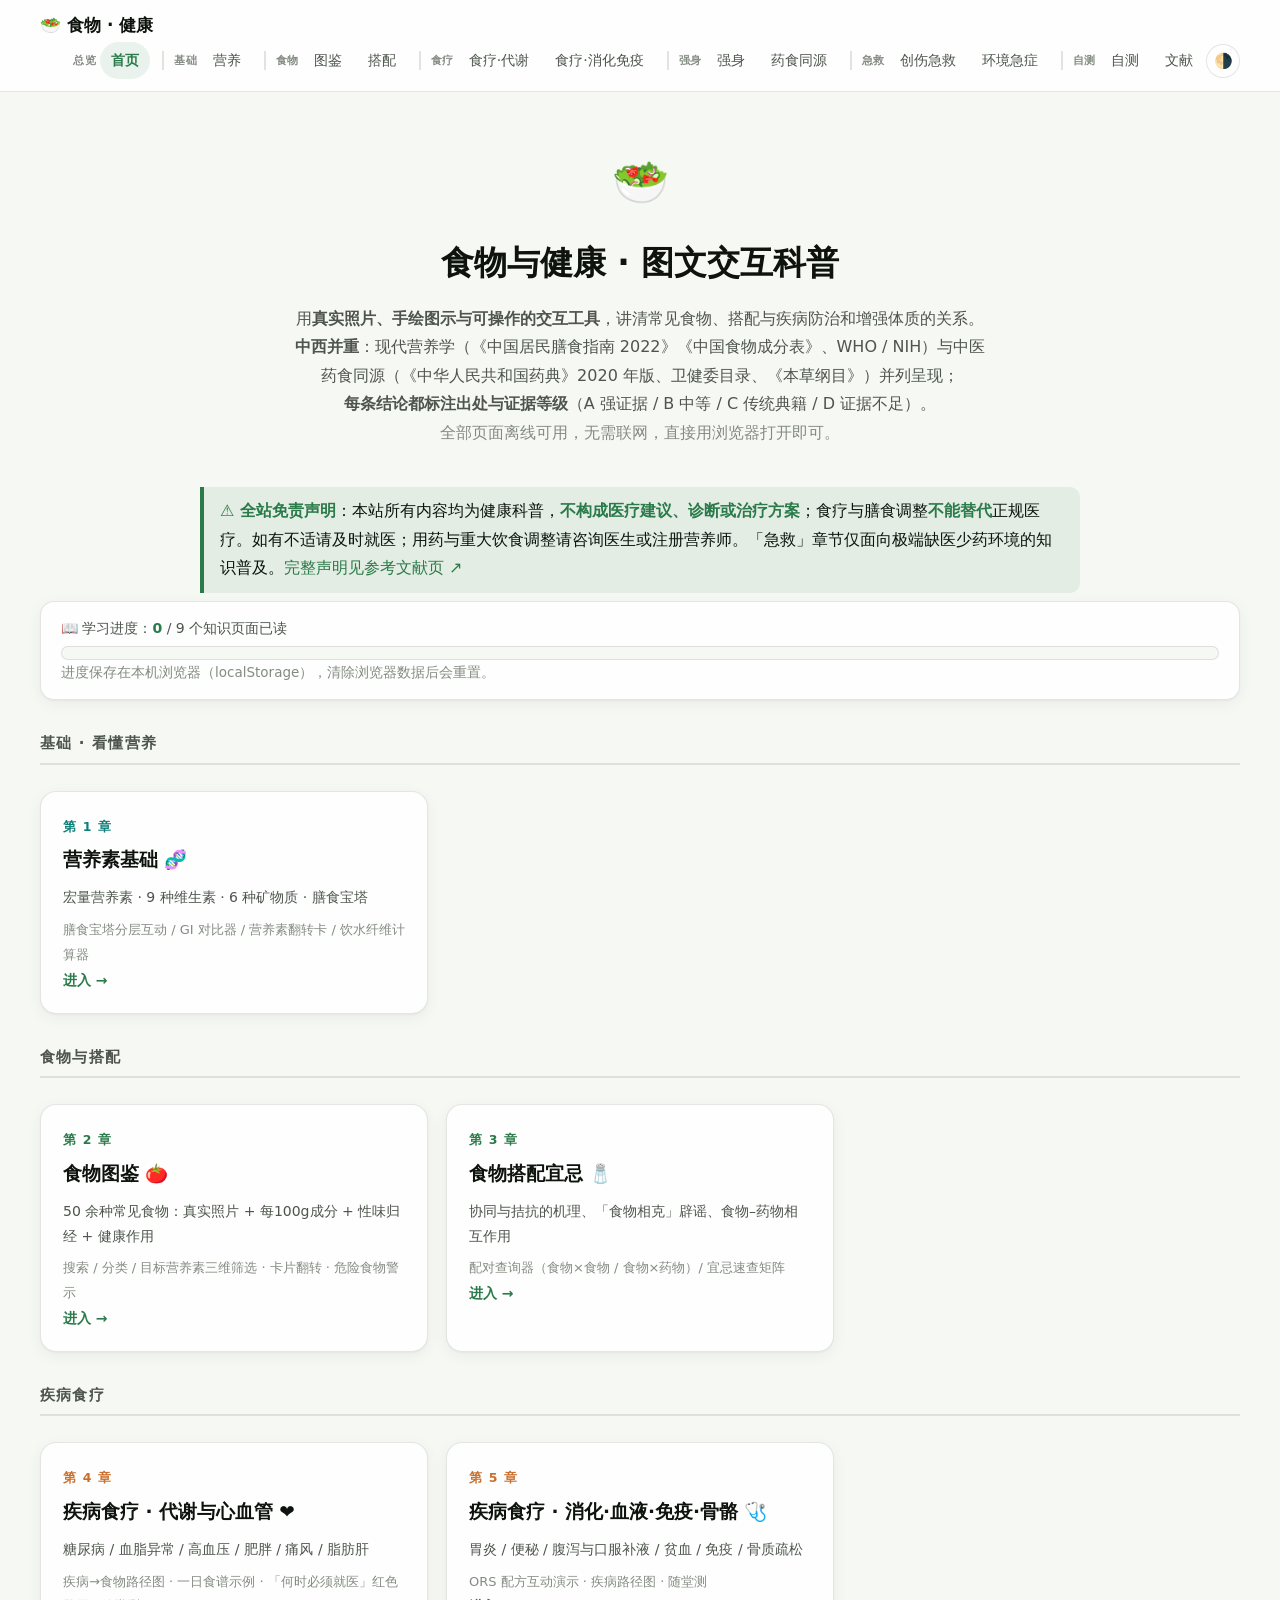
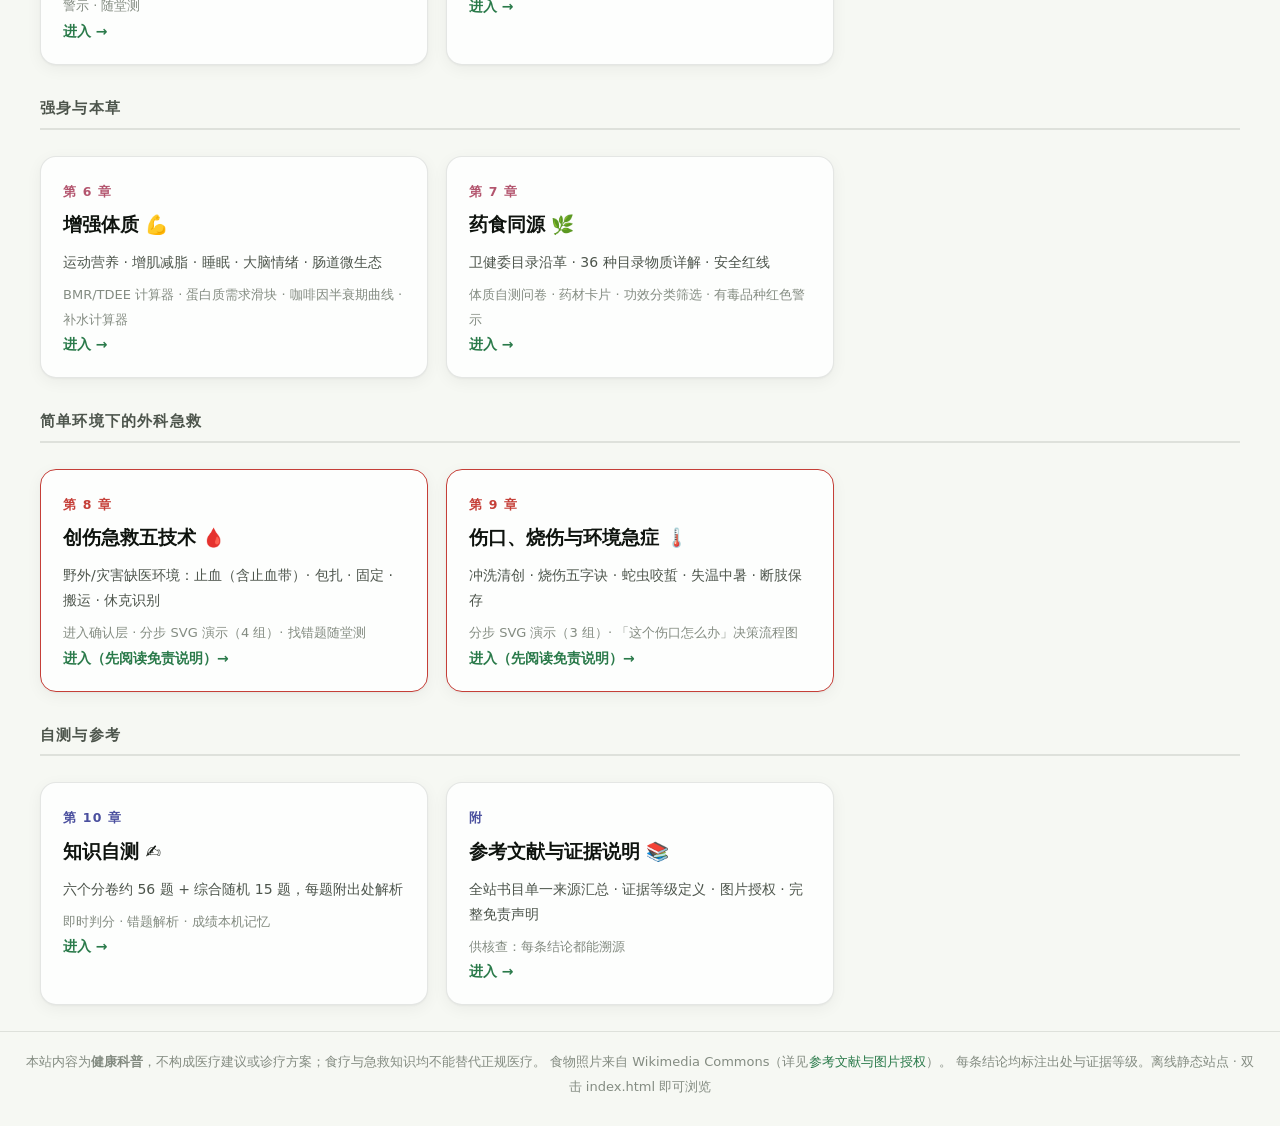
==== index.html @ c59caad3 "食物与健康 · 图文交互科普网站 v1.0 纯离线静态站点（12 页）：营养素基础 / 食物图鉴(54种·Commons照片) / 搭配宜忌(含食物-药物相互作用) / 疾病食疗(13种疾病) / 增" ====
<!DOCTYPE html>
<html lang="zh-CN">
<head>
<meta charset="UTF-8">
<meta name="viewport" content="width=device-width, initial-scale=1.0">
<title>食物与健康 · 图文交互科普（中西并重 · 每条结论标注出处）</title>
<link rel="stylesheet" href="assets/style.css">
</head>
<body>
<nav class="topnav" id="topnav"></nav>
<div id="compatBanner" style="display:none"></div>
<script>
/* 兼容性自检（纯 ES5）：组件库加载失败或脚本报错时给出可见提示 */
(function () {
  var errs = [];
  window.onerror = function (m, s, l) { errs.push(String(m) + ' @' + String(s || '').split('/').pop() + ':' + l); return false; };
  function show() {
    var el = document.getElementById('compatBanner');
    if (!el) return;
    var msg = '';
    if (typeof HUI === 'undefined' && !window.HUI) {
      msg = '交互组件库 assets/healthui.js 未能加载：请确认 assets 文件夹（含 style.css、healthui.js、data.js）与页面文件在同一目录，并从 index.html 进入。';
    } else if (errs.length) {
      msg = '页面脚本报错：' + errs.slice(0, 2).join('；');
    }
    if (msg) {
      el.style.cssText = 'display:block;position:fixed;left:0;right:0;bottom:0;z-index:9999;background:#d03b3b;color:#fff;padding:10px 18px;font-size:14px;line-height:1.7';
      el.innerHTML = '⚠ 本页交互内容无法运行 —— ' + msg + ' 若仍异常，请改用 Chrome 或新版 Edge 浏览器打开本页。';
    }
  }
  if (document.readyState === 'complete') { show(); } else if (window.addEventListener) { window.addEventListener('load', show); }
})();
</script>

<div class="home-hero">
  <div style="font-size:46px">🥗</div>
  <h1>食物与健康 · 图文交互科普</h1>
  <p class="sub">
    用<b>真实照片、手绘图示与可操作的交互工具</b>，讲清常见食物、搭配与疾病防治和增强体质的关系。<br>
    <b>中西并重</b>：现代营养学（《中国居民膳食指南 2022》《中国食物成分表》、WHO / NIH）与中医药食同源（《中华人民共和国药典》2020 年版、卫健委目录、《本草纲目》）并列呈现；<br>
    <b>每条结论都标注出处与证据等级</b>（A 强证据 / B 中等 / C 传统典籍 / D 证据不足）。<br>
    <span class="muted">全部页面离线可用，无需联网，直接用浏览器打开即可。</span>
  </p>
</div>

<div class="keypoint" style="max-width:880px;margin:14px auto 6px">
  <b>⚠️ 全站免责声明</b>：本站所有内容均为健康科普，<b>不构成医疗建议、诊断或治疗方案</b>；食疗与膳食调整<b>不能替代</b>正规医疗。如有不适请及时就医；用药与重大饮食调整请咨询医生或注册营养师。「急救」章节仅面向极端缺医少药环境的知识普及。<a href="references.html#disclaimer">完整声明见参考文献页 ↗</a>
</div>

<div class="progress-wrap"><div id="progSummary"></div></div>

<div class="group-title"><h3>基础 · 看懂营养</h3></div>
<div class="ch-grid">
  <a class="ch-card" href="nutrient.html">
    <span class="no" style="color:var(--c3)">第 1 章</span>
    <h2>营养素基础 🧬</h2>
    <p>宏量营养素 · 9 种维生素 · 6 种矿物质 · 膳食宝塔</p>
    <div class="secs">膳食宝塔分层互动 / GI 对比器 / 营养素翻转卡 / 饮水纤维计算器</div>
    <div class="go">进入 →</div>
  </a>
</div>

<div class="group-title"><h3>食物与搭配</h3></div>
<div class="ch-grid">
  <a class="ch-card" href="foods.html">
    <span class="no" style="color:var(--c1)">第 2 章</span>
    <h2>食物图鉴 🍅</h2>
    <p>50 余种常见食物：真实照片 + 每100g成分 + 性味归经 + 健康作用</p>
    <div class="secs">搜索 / 分类 / 目标营养素三维筛选 · 卡片翻转 · 危险食物警示</div>
    <div class="go">进入 →</div>
  </a>
  <a class="ch-card" href="pairing.html">
    <span class="no" style="color:var(--c1)">第 3 章</span>
    <h2>食物搭配宜忌 🧂</h2>
    <p>协同与拮抗的机理、「食物相克」辟谣、食物–药物相互作用</p>
    <div class="secs">配对查询器（食物×食物 / 食物×药物）/ 宜忌速查矩阵</div>
    <div class="go">进入 →</div>
  </a>
</div>

<div class="group-title"><h3>疾病食疗</h3></div>
<div class="ch-grid">
  <a class="ch-card" href="disease-metabolic.html">
    <span class="no" style="color:var(--c2)">第 4 章</span>
    <h2>疾病食疗 · 代谢与心血管 ❤️</h2>
    <p>糖尿病 / 血脂异常 / 高血压 / 肥胖 / 痛风 / 脂肪肝</p>
    <div class="secs">疾病→食物路径图 · 一日食谱示例 · 「何时必须就医」红色警示 · 随堂测</div>
    <div class="go">进入 →</div>
  </a>
  <a class="ch-card" href="disease-gi.html">
    <span class="no" style="color:var(--c2)">第 5 章</span>
    <h2>疾病食疗 · 消化·血液·免疫·骨骼 🩺</h2>
    <p>胃炎 / 便秘 / 腹泻与口服补液 / 贫血 / 免疫 / 骨质疏松</p>
    <div class="secs">ORS 配方互动演示 · 疾病路径图 · 随堂测</div>
    <div class="go">进入 →</div>
  </a>
</div>

<div class="group-title"><h3>强身与本草</h3></div>
<div class="ch-grid">
  <a class="ch-card" href="fitness.html">
    <span class="no" style="color:var(--c5)">第 6 章</span>
    <h2>增强体质 💪</h2>
    <p>运动营养 · 增肌减脂 · 睡眠 · 大脑情绪 · 肠道微生态</p>
    <div class="secs">BMR/TDEE 计算器 · 蛋白质需求滑块 · 咖啡因半衰期曲线 · 补水计算器</div>
    <div class="go">进入 →</div>
  </a>
  <a class="ch-card" href="herbs.html">
    <span class="no" style="color:var(--c5)">第 7 章</span>
    <h2>药食同源 🌿</h2>
    <p>卫健委目录沿革 · 36 种目录物质详解 · 安全红线</p>
    <div class="secs">体质自测问卷 · 药材卡片 · 功效分类筛选 · 有毒品种红色警示</div>
    <div class="go">进入 →</div>
  </a>
</div>

<div class="group-title"><h3>简单环境下的外科急救</h3></div>
<div class="ch-grid">
  <a class="ch-card emg" href="firstaid-trauma.html">
    <span class="no">第 8 章</span>
    <h2>创伤急救五技术 🩸</h2>
    <p>野外/灾害缺医环境：止血（含止血带）· 包扎 · 固定 · 搬运 · 休克识别</p>
    <div class="secs">进入确认层 · 分步 SVG 演示（4 组）· 找错题随堂测</div>
    <div class="go">进入（先阅读免责说明）→</div>
  </a>
  <a class="ch-card emg" href="firstaid-env.html">
    <span class="no">第 9 章</span>
    <h2>伤口、烧伤与环境急症 🌡️</h2>
    <p>冲洗清创 · 烧伤五字诀 · 蛇虫咬蜇 · 失温中暑 · 断肢保存</p>
    <div class="secs">分步 SVG 演示（3 组）· 「这个伤口怎么办」决策流程图</div>
    <div class="go">进入（先阅读免责说明）→</div>
  </a>
</div>

<div class="group-title"><h3>自测与参考</h3></div>
<div class="ch-grid">
  <a class="ch-card" href="quiz.html">
    <span class="no" style="color:var(--c7)">第 10 章</span>
    <h2>知识自测 ✍️</h2>
    <p>六个分卷约 56 题 + 综合随机 15 题，每题附出处解析</p>
    <div class="secs">即时判分 · 错题解析 · 成绩本机记忆</div>
    <div class="go">进入 →</div>
  </a>
  <a class="ch-card" href="references.html">
    <span class="no" style="color:var(--c7)">附</span>
    <h2>参考文献与证据说明 📚</h2>
    <p>全站书目单一来源汇总 · 证据等级定义 · 图片授权 · 完整免责声明</p>
    <div class="secs">供核查：每条结论都能溯源</div>
    <div class="go">进入 →</div>
  </a>
</div>

<script src="assets/healthui.js"></script>
<script>
HUI.renderNav('index.html');
HUI.progressSummary('progSummary');
HUI.footer();
</script>
</body>
</html>
---- assets/style.css ----
/* ============================================================
   食物与健康 · 图文科普  —  共享样式
   健康主题配色（明暗两套），组件颜色尽量经 CSS 变量读取，
   主题切换即时生效。结构沿用经过验证的交互课堂站点样式体系。
   ============================================================ */

:root {
  color-scheme: light;
  --page: #f6f8f3;
  --surface: #fdfefd;
  --ink: #0e130e;
  --ink2: #4d554c;
  --muted: #848c82;
  --grid: #e0e4dc;
  --axis: #c2c8bc;
  --border: rgba(14, 19, 14, 0.10);
  --c1: #2a7a4a;  /* 深绿   主色 */
  --c2: #c96f2e;  /* 赭石 */
  --c3: #0f7f7a;  /* 青   */
  --c4: #b8890a;  /* 琥珀 */
  --c5: #b3556e;  /* 玫瑰 */
  --c7: #4a4f9e;  /* 藏蓝 */
  --c8: #c0453f;  /* 红   */
  --cg: #12994e;  /* 状态·正确 / 证据A / 宜 */
  --cw: #d98e0b;  /* 状态·提示 / 慎 */
  --cc: #c53f38;  /* 状态·错误 / 忌 */
  --tint1: rgba(42, 122, 74, 0.09);
  --tint2: rgba(201, 111, 46, 0.10);
  --tint3: rgba(15, 127, 122, 0.10);
  --tintg: rgba(18, 153, 78, 0.12);
  --tintc: rgba(197, 63, 56, 0.10);
  --tintw: rgba(217, 142, 11, 0.12);
  --shadow: 0 1px 2px rgba(14, 19, 14, 0.04), 0 4px 16px rgba(14, 19, 14, 0.05);
}
@media (prefers-color-scheme: dark) {
  :root:not([data-theme="light"]) {
    color-scheme: dark;
    --page: #0c100c;
    --surface: #181d17;
    --ink: #f2f5ef;
    --ink2: #c2c8ba;
    --muted: #8a927f;
    --grid: #293026;
    --axis: #37402f;
    --border: rgba(242, 245, 239, 0.10);
    --c1: #58bd85;
    --c2: #e0904f;
    --c3: #43b3ad;
    --c4: #d5aa3a;
    --c5: #dc8098;
    --c7: #939bee;
    --c8: #e57c72;
    --cg: #4cc387;
    --cw: #e8ab48;
    --cc: #e57c72;
    --tint1: rgba(88, 189, 133, 0.14);
    --tint2: rgba(224, 144, 79, 0.14);
    --tint3: rgba(67, 179, 173, 0.14);
    --tintg: rgba(76, 195, 135, 0.15);
    --tintc: rgba(229, 124, 114, 0.15);
    --tintw: rgba(232, 171, 72, 0.15);
    --shadow: 0 1px 2px rgba(0, 0, 0, 0.3), 0 4px 16px rgba(0, 0, 0, 0.3);
  }
}
:root[data-theme="dark"] {
  color-scheme: dark;
  --page: #0c100c;
  --surface: #181d17;
  --ink: #f2f5ef;
  --ink2: #c2c8ba;
  --muted: #8a927f;
  --grid: #293026;
  --axis: #37402f;
  --border: rgba(242, 245, 239, 0.10);
  --c1: #58bd85;
  --c2: #e0904f;
  --c3: #43b3ad;
  --c4: #d5aa3a;
  --c5: #dc8098;
  --c7: #939bee;
  --c8: #e57c72;
  --cg: #4cc387;
  --cw: #e8ab48;
  --cc: #e57c72;
  --tint1: rgba(88, 189, 133, 0.14);
  --tint2: rgba(224, 144, 79, 0.14);
  --tint3: rgba(67, 179, 173, 0.14);
  --tintg: rgba(76, 195, 135, 0.15);
  --tintc: rgba(229, 124, 114, 0.15);
  --tintw: rgba(232, 171, 72, 0.15);
  --shadow: 0 1px 2px rgba(0, 0, 0, 0.3), 0 4px 16px rgba(0, 0, 0, 0.3);
}

* { box-sizing: border-box; }
html { scroll-behavior: smooth; }
body {
  margin: 0;
  background: var(--page);
  color: var(--ink);
  font-family: system-ui, -apple-system, "Segoe UI", "PingFang SC", "Hiragino Sans GB", "Microsoft YaHei", sans-serif;
  font-size: 16px;
  line-height: 1.78;
}
a { color: var(--c1); text-decoration: none; }
a:hover { text-decoration: underline; }

/* ---------- 顶部导航 ---------- */
.topnav {
  position: sticky; top: 0; z-index: 50;
  background: var(--surface);
  border-bottom: 1px solid var(--border);
}
.topnav-inner {
  max-width: 1240px; margin: 0 auto; padding: 10px 20px;
  display: flex; align-items: center; flex-wrap: wrap;
}
.brand { font-weight: 700; font-size: 17px; white-space: nowrap; margin-right: 14px; }
.brand .logo { margin-right: 6px; }
.navlinks { display: flex; flex-wrap: wrap; margin-left: auto; align-items: center; }
.navlinks a {
  padding: 6px 11px; border-radius: 999px; font-size: 14px; color: var(--ink2); margin: 2px;
}
.nav-group {
  font-size: 11px; font-weight: 700; color: var(--muted); letter-spacing: .05em;
  margin: 0 2px 0 10px; align-self: center; border-left: 2px solid var(--grid); padding-left: 10px;
}
.nav-group:first-child { border-left: none; padding-left: 0; margin-left: 0; }
.navlinks a:hover { background: var(--tint1); text-decoration: none; color: var(--ink); }
.navlinks a.cur { background: var(--tint1); color: var(--c1); font-weight: 600; }
#themeBtn {
  border: 1px solid var(--border); background: var(--surface); color: var(--ink2);
  width: 34px; height: 34px; border-radius: 50%; cursor: pointer; font-size: 15px;
  line-height: 1;
}
#themeBtn:hover { color: var(--ink); border-color: var(--axis); }

/* 急救页顶部永久红色警示条 */
.warn-strip {
  background: var(--tintc); color: var(--cc); border-bottom: 1px solid var(--cc);
  text-align: center; font-size: 13.5px; font-weight: 600; padding: 5px 16px;
}

/* ---------- 布局 ---------- */
.layout {
  max-width: 1240px; margin: 0 auto; padding: 26px 20px 60px;
  display: grid; grid-template-columns: 224px minmax(0, 1fr);
  grid-gap: 30px; gap: 30px;
  align-items: start;
}
@media (max-width: 900px) {
  .layout { grid-template-columns: 1fr; }
  .toc { position: static !important; border: none; padding: 0; background: transparent; box-shadow: none; }
}
.toc {
  position: sticky; top: 70px;
  background: var(--surface); border: 1px solid var(--border); border-radius: 14px;
  padding: 14px 6px 14px 0; box-shadow: var(--shadow); font-size: 14px;
}
.toc .toc-title { padding: 2px 16px 8px; font-weight: 700; color: var(--ink2); font-size: 13px; letter-spacing: .06em; }
.toc a {
  display: block; padding: 6px 16px; color: var(--ink2); border-left: 3px solid transparent;
  border-radius: 0 8px 8px 0; white-space: nowrap; overflow: hidden; text-overflow: ellipsis;
}
.toc a:hover { color: var(--ink); background: var(--tint1); text-decoration: none; }

/* ---------- 章节页眉 ---------- */
.chapter-hero {
  background: linear-gradient(115deg, var(--tint1), var(--surface) 55%);
  border: 1px solid var(--border); border-radius: 18px;
  padding: 26px 30px; margin-bottom: 26px; box-shadow: var(--shadow);
}
.chapter-hero .ch-no { font-size: 13.5px; font-weight: 700; color: var(--c1); letter-spacing: .12em; }
.chapter-hero h1 { margin: 4px 0 8px; font-size: 26px; line-height: 1.35; }
.chapter-hero p { margin: 0; color: var(--ink2); font-size: 15px; max-width: 760px; }
.chapter-hero .hero-emoji { font-size: 40px; float: right; margin: -6px 0 0 14px; }

/* ---------- 小节 ---------- */
section.topic { scroll-margin-top: 74px; margin-bottom: 34px; }
section.topic > h2 {
  font-size: 21px; margin: 0 0 14px; padding-bottom: 10px;
  border-bottom: 2px solid var(--border); display: flex; align-items: baseline; gap: 10px;
}
section.topic > h2 .secno { color: var(--c1); font-variant-numeric: tabular-nums; }

.card {
  background: var(--surface); border: 1px solid var(--border); border-radius: 14px;
  padding: 18px 22px; margin-bottom: 16px; box-shadow: var(--shadow);
}
.card h3 { margin: 0 0 10px; font-size: 16.5px; }
.card h3 .tag {
  font-size: 12px; font-weight: 600; color: var(--c1); background: var(--tint1);
  padding: 2px 9px; border-radius: 999px; margin-right: 8px; vertical-align: 2px;
}
.card p { margin: 8px 0; }
.card ul, .card ol { margin: 8px 0; padding-left: 22px; }
.card li { margin: 4px 0; }
.grid2 { display: grid; grid-template-columns: 1fr 1fr; grid-gap: 16px; gap: 16px; }
@media (max-width: 760px) { .grid2 { grid-template-columns: 1fr; } }
.grid3 { display: grid; grid-template-columns: repeat(3, 1fr); grid-gap: 14px; gap: 14px; }
@media (max-width: 980px) { .grid3 { grid-template-columns: 1fr 1fr; } }
@media (max-width: 660px) { .grid3 { grid-template-columns: 1fr; } }

/* ---------- 提示框 ---------- */
.keypoint {
  border-left: 4px solid var(--c1); background: var(--tint1);
  border-radius: 0 10px 10px 0; padding: 10px 16px; margin: 12px 0;
}
.keypoint b { color: var(--c1); }
.warn {
  border-left: 4px solid var(--cw); background: var(--tintw);
  border-radius: 0 10px 10px 0; padding: 10px 16px; margin: 12px 0;
}
.danger {
  border: 1.5px solid var(--cc); background: var(--tintc);
  border-radius: 12px; padding: 12px 18px; margin: 14px 0;
}
.danger .dt { color: var(--cc); font-weight: 700; }
.danger ul, .danger ol { margin: 6px 0 2px; padding-left: 22px; }

/* ---------- 引用与证据等级 ---------- */
sup.cite {
  font-size: 11px; color: var(--c1); font-weight: 700; cursor: help;
  padding: 0 1px; white-space: nowrap;
}
sup.cite a { color: inherit; }
.level-badge {
  display: inline-block; font-size: 11.5px; font-weight: 800; padding: 0 7px;
  border-radius: 6px; line-height: 1.7; vertical-align: 1px; letter-spacing: .03em;
}
.level-badge.la { background: var(--tintg); color: var(--cg); }
.level-badge.lb { background: var(--tint3); color: var(--c3); }
.level-badge.lc { background: var(--tintw); color: var(--cw); }
.level-badge.ld { background: var(--tintc); color: var(--cc); }
.verdict {
  display: inline-block; font-size: 13px; font-weight: 700; padding: 1px 12px;
  border-radius: 999px; line-height: 1.8;
}
.verdict.good { background: var(--tintg); color: var(--cg); }
.verdict.caution { background: var(--tintw); color: var(--cw); }
.verdict.bad { background: var(--tintc); color: var(--cc); }
.verdict.neutral { background: var(--grid); color: var(--ink2); }

/* 页脚参考文献表 */
.reflist {
  background: var(--surface); border: 1px solid var(--border); border-radius: 12px;
  padding: 14px 20px; margin: 26px 0 6px; font-size: 13.5px; color: var(--ink2);
}
.reflist h4 { margin: 0 0 8px; font-size: 13.5px; color: var(--muted); letter-spacing: .06em; }
.reflist ol { margin: 0; padding-left: 20px; }
.reflist li { margin: 3px 0; }
.reflist b { color: var(--ink); font-variant-numeric: tabular-nums; }

/* ---------- 表格 ---------- */
.tbl { width: 100%; border-collapse: collapse; font-size: 14px; margin: 10px 0; }
.tbl th, .tbl td { border-bottom: 1px solid var(--grid); padding: 7px 10px; text-align: center; font-variant-numeric: tabular-nums; }
.tbl th { color: var(--ink2); font-weight: 600; background: var(--page); }
.tbl td.l, .tbl th.l { text-align: left; }
.tbl tr.hl td { background: var(--tint1); }

/* ---------- 交互部件 ---------- */
.hint { color: var(--muted); font-size: 13.5px; margin: 4px 0 10px; }
.hint::before { content: "🖱 "; opacity: .8; }

.ctls { display: flex; flex-direction: column; margin-top: 10px; }
.ctl-row { display: grid; grid-template-columns: 130px 1fr 100px; align-items: center; grid-column-gap: 12px; column-gap: 12px; margin-bottom: 6px; }
.ctl-row .ctl-label { font-size: 14.5px; color: var(--ink2); white-space: nowrap; }
.ctl-row output { font-variant-numeric: tabular-nums; font-size: 14.5px; text-align: right; color: var(--ink); }
input[type="range"] { accent-color: var(--c1); width: 100%; height: 26px; cursor: pointer; }
input[type="number"], input[type="text"], select {
  background: var(--page); color: var(--ink); border: 1px solid var(--axis);
  border-radius: 8px; padding: 5px 9px; font-size: 14.5px; width: 110px;
  font-variant-numeric: tabular-nums;
}
select { width: auto; max-width: 100%; }
input:focus, select:focus { outline: 2px solid var(--c1); outline-offset: 1px; border-color: var(--c1); }

.btn {
  border: 1px solid var(--axis); background: var(--surface); color: var(--ink2);
  padding: 6px 14px; border-radius: 999px; cursor: pointer; font-size: 14px; line-height: 1.5;
}
.btn:hover { color: var(--ink); border-color: var(--c1); }
.btn.primary { background: var(--c1); border-color: var(--c1); color: #fff; font-weight: 600; }
.btn.primary:hover { filter: brightness(1.08); }
.btn:disabled { opacity: .45; cursor: not-allowed; }
.btn-row { display: flex; flex-wrap: wrap; margin: 8px 0; align-items: center; }
.btn-row > * { margin: 0 8px 8px 0; }
.btn-row .lbl { font-size: 14px; color: var(--ink2); margin-right: 2px; }

.seg { display: inline-flex; flex-wrap: wrap; border: 1px solid var(--axis); border-radius: 10px; overflow: hidden; }
.seg button {
  border: none; background: transparent; color: var(--ink2); padding: 6px 13px;
  cursor: pointer; font-size: 14px; border-right: 1px solid var(--axis);
}
.seg button:last-child { border-right: none; }
.seg button:hover { background: var(--tint1); color: var(--ink); }
.seg button.on { background: var(--c1); color: #fff; font-weight: 600; }

.chips { display: flex; flex-wrap: wrap; margin: 10px 0; }
.chip {
  background: var(--page); border: 1px solid var(--border); border-radius: 10px;
  padding: 3px 12px; font-size: 14px; color: var(--ink2); margin: 0 8px 8px 0;
}
.chip b { color: var(--ink); font-variant-numeric: tabular-nums; font-weight: 600; }
.chip.good { border-color: var(--cg); background: var(--tintg); }
.chip.bad { border-color: var(--cc); background: var(--tintc); }
.chip.hl { border-color: var(--c1); background: var(--tint1); }
.chip.btn { cursor: pointer; }
.chip.btn:hover { border-color: var(--c1); color: var(--ink); }
.chip.btn.on { background: var(--c1); border-color: var(--c1); color: #fff; }

.badge {
  display: inline-block; padding: 2px 12px; border-radius: 999px;
  font-size: 13.5px; font-weight: 700;
}
.badge.good { background: var(--tintg); color: var(--cg); }
.badge.bad { background: var(--tintc); color: var(--cc); }
.badge.info { background: var(--tint1); color: var(--c1); }

.bar { position: relative; height: 14px; background: var(--page); border: 1px solid var(--border); border-radius: 999px; overflow: hidden; }
.bar > i { position: absolute; top: 0; bottom: 0; left: 0; border-radius: 999px; background: var(--c1); }

/* ---------- 食物图鉴：卡片网格 + 翻转 ---------- */
.food-grid { display: grid; grid-template-columns: repeat(auto-fill, minmax(215px, 1fr)); gap: 16px; margin: 14px 0; }
.flip { perspective: 1100px; min-height: 300px; position: relative; }
.flip-inner {
  position: relative; width: 100%; height: 100%; min-height: 300px;
  transform-style: preserve-3d; transition: transform .5s; cursor: pointer;
}
.flip.flipped .flip-inner { transform: rotateY(180deg); }
.face {
  position: absolute; inset: 0; backface-visibility: hidden; -webkit-backface-visibility: hidden;
  background: var(--surface); border: 1px solid var(--border); border-radius: 14px;
  box-shadow: var(--shadow); overflow: hidden; display: flex; flex-direction: column;
}
.face.back {
  transform: rotateY(180deg); padding: 12px 14px; font-size: 13px; line-height: 1.6; overflow: auto;
}
.face .photo { width: 100%; height: 148px; object-fit: cover; display: block; background: var(--page); }
.face .emoji-hero {
  width: 100%; height: 148px; display: flex; align-items: center; justify-content: center;
  font-size: 64px; background: linear-gradient(160deg, var(--tint1), var(--surface));
}
.face .fname { font-weight: 700; font-size: 16px; padding: 8px 14px 0; }
.face .falias { color: var(--muted); font-size: 12.5px; padding: 0 14px; }
.face .fmeta { padding: 4px 14px 10px; color: var(--ink2); font-size: 13px; flex: 1; }
.face .credit {
  font-size: 10.5px; color: var(--muted); padding: 2px 10px 6px; opacity: .85; line-height: 1.4;
}
.face .flip-hint {
  font-size: 12px; color: var(--c1); text-align: center; padding: 0 0 8px; font-weight: 600;
}
.face.back h4 { margin: 0 0 6px; font-size: 14.5px; }
.face.back .rowline { display: flex; justify-content: space-between; gap: 8px; border-bottom: 1px dashed var(--grid); padding: 2px 0; }
.face.back .rowline b { font-variant-numeric: tabular-nums; white-space: nowrap; }
.face.back .sec-t { font-weight: 700; margin: 7px 0 2px; color: var(--c1); font-size: 13px; }
.face.back p { margin: 2px 0; }

/* 危险食物警示卡 */
.hazard-card { border: 1.5px solid var(--cc); border-radius: 14px; background: var(--surface); padding: 12px 16px; margin: 10px 0; }
.hazard-card .hz-name { font-weight: 700; color: var(--cc); }

/* ---------- 配对查询器 ---------- */
.pair-box {
  background: var(--surface); border: 1px solid var(--border); border-radius: 14px;
  padding: 18px 20px; box-shadow: var(--shadow); margin: 14px 0;
}
.pair-pickers { display: flex; flex-wrap: wrap; gap: 10px; align-items: center; margin: 8px 0; }
.pair-pickers select { width: 200px; font-size: 15px; padding: 7px 10px; }
.pair-result { margin-top: 14px; border-top: 1px dashed var(--grid); padding-top: 12px; }

/* ---------- 疾病路径图 ---------- */
.pathmap { overflow-x: auto; padding: 6px 0; }
.pathmap svg { min-width: 760px; display: block; margin: 0 auto; }

/* ---------- 急救分步演示器 ---------- */
.step-player {
  background: var(--surface); border: 1px solid var(--border); border-radius: 14px;
  box-shadow: var(--shadow); padding: 16px 18px; margin: 14px 0;
}
.step-player .sp-title { font-weight: 700; font-size: 16px; margin-bottom: 6px; }
.step-player .sp-svg { text-align: center; margin: 8px 0; }
.step-player .sp-svg svg { max-width: 100%; height: auto; }
.step-player .sp-step-no { font-size: 12.5px; color: var(--muted); font-weight: 700; letter-spacing: .06em; }
.step-player .sp-text { min-height: 54px; font-size: 14.5px; margin: 6px 0; }
.step-player .sp-warn { color: var(--cc); font-weight: 600; font-size: 13.5px; }
.step-player .sp-ctrl { display: flex; align-items: center; gap: 10px; margin-top: 8px; }
.step-player .sp-dots { display: flex; gap: 6px; margin-left: 4px; }
.step-player .sp-dots i {
  width: 9px; height: 9px; border-radius: 50%; background: var(--grid); cursor: pointer;
}
.step-player .sp-dots i.on { background: var(--c1); }
.step-player .sp-dots i.done { background: var(--tint1); border: 1px solid var(--c1); }

/* ---------- 急救进入确认层 ---------- */
.gate {
  position: fixed; inset: 0; z-index: 200; background: rgba(10, 14, 10, .62);
  display: flex; align-items: center; justify-content: center; padding: 20px;
  overflow: auto;
}
.gate .gate-card {
  background: var(--surface); border: 1.5px solid var(--cc); border-radius: 16px;
  max-width: 640px; max-height: 88vh; overflow: auto; padding: 24px 28px; line-height: 1.75;
}
.gate h2 { margin: 0 0 10px; color: var(--cc); font-size: 21px; }
.gate .gate-scroll { max-height: 46vh; overflow: auto; border: 1px solid var(--grid); border-radius: 10px; padding: 10px 16px; margin: 10px 0; font-size: 14px; color: var(--ink2); }
.gate label { display: flex; gap: 8px; align-items: flex-start; font-size: 14.5px; margin: 10px 0; cursor: pointer; }
.gate .gate-btns { display: flex; gap: 10px; margin-top: 12px; flex-wrap: wrap; }

/* ---------- 体质问卷 / 计算器结果 ---------- */
.quiz { margin-top: 4px; }
.q-item { border: 1px solid var(--border); border-radius: 12px; padding: 14px 16px; margin: 12px 0; background: var(--page); }
.q-head { font-size: 12.5px; color: var(--muted); font-weight: 700; letter-spacing: .08em; margin-bottom: 4px; }
.q-text { margin-bottom: 10px; }
.q-opts { display: flex; flex-direction: column; gap: 7px; }
.q-opts button {
  text-align: left; border: 1px solid var(--axis); background: var(--surface); color: var(--ink);
  border-radius: 10px; padding: 8px 14px; cursor: pointer; font-size: 14.5px; line-height: 1.6;
}
.q-opts button:hover:not(:disabled) { border-color: var(--c1); }
.q-opts button:disabled { cursor: default; }
.q-opts button.ok { border-color: var(--cg); background: var(--tintg); font-weight: 600; }
.q-opts button.no { border-color: var(--cc); background: var(--tintc); }
.q-exp {
  margin-top: 10px; border-left: 3px solid var(--grid); padding: 6px 12px;
  font-size: 14px; color: var(--ink2); border-radius: 0 8px 8px 0; display: none;
}
.q-exp.show { display: block; }
.q-exp b.y { color: var(--cg); }
.q-exp b.n { color: var(--cc); }
.q-score { font-size: 14px; color: var(--ink2); margin-top: 8px; display: flex; align-items: center; flex-wrap: wrap; }
.q-score > * { margin: 4px 12px 4px 0; }
.q-score b { color: var(--c1); font-variant-numeric: tabular-nums; }

/* ---------- 主页 ---------- */
.home-hero { text-align: center; padding: 50px 20px 26px; }
.home-hero h1 { font-size: 33px; margin: 10px 0 12px; }
.home-hero .sub { color: var(--ink2); font-size: 16px; max-width: 700px; margin: 0 auto; }
.ch-grid { display: grid; grid-template-columns: repeat(auto-fill, minmax(290px, 1fr)); grid-gap: 18px; gap: 18px; max-width: 1240px; margin: 26px auto; padding: 0 20px; }
.ch-card {
  display: block; background: var(--surface); border: 1px solid var(--border); border-radius: 16px;
  padding: 20px 22px; box-shadow: var(--shadow); color: var(--ink); position: relative; overflow: hidden;
}
.ch-card:hover { text-decoration: none; border-color: var(--c1); transform: translateY(-2px); transition: .15s; }
.ch-card .no { font-size: 12.5px; font-weight: 800; letter-spacing: .1em; }
.ch-card h2 { margin: 4px 0 8px; font-size: 18.5px; }
.ch-card p { color: var(--ink2); font-size: 14px; margin: 0 0 8px; }
.ch-card .secs { font-size: 13px; color: var(--muted); line-height: 1.9; }
.ch-card .go { color: var(--c1); font-weight: 600; font-size: 14px; }
.ch-card.emg { border-color: var(--cc); }
.ch-card.emg .no { color: var(--cc); }
.home-wrap { max-width: 1240px; margin: 0 auto; padding: 0 20px 40px; }
.group-title { max-width: 1240px; margin: 30px auto 0; padding: 0 20px; }
.group-title h3 { font-size: 15px; color: var(--ink2); font-weight: 700; letter-spacing: .08em; border-bottom: 2px solid var(--border); padding-bottom: 6px; }

/* 进度条 */
.progress-wrap { max-width: 1240px; margin: 8px auto 0; padding: 0 20px; }
.progress-card { background: var(--surface); border: 1px solid var(--border); border-radius: 14px; padding: 14px 20px; box-shadow: var(--shadow); font-size: 14px; color: var(--ink2); }
.progress-card b { color: var(--c1); }

/* ---------- 上/下页 ---------- */
.pager { display: flex; justify-content: space-between; gap: 12px; margin-top: 40px; }
.pager a {
  border: 1px solid var(--border); border-radius: 12px; padding: 10px 18px;
  background: var(--surface); box-shadow: var(--shadow); color: var(--ink2); font-size: 14.5px;
}
.pager a:hover { border-color: var(--c1); text-decoration: none; color: var(--c1); }
.pager a b { color: var(--ink); }
.pager .next { margin-left: auto; text-align: right; }

footer.site {
  border-top: 1px solid var(--border); color: var(--muted); font-size: 13px;
  text-align: center; padding: 18px 20px 26px; line-height: 1.9;
}
.muted { color: var(--muted); }
.small { font-size: 13.5px; }
.center { text-align: center; }
.nowrap { white-space: nowrap; }
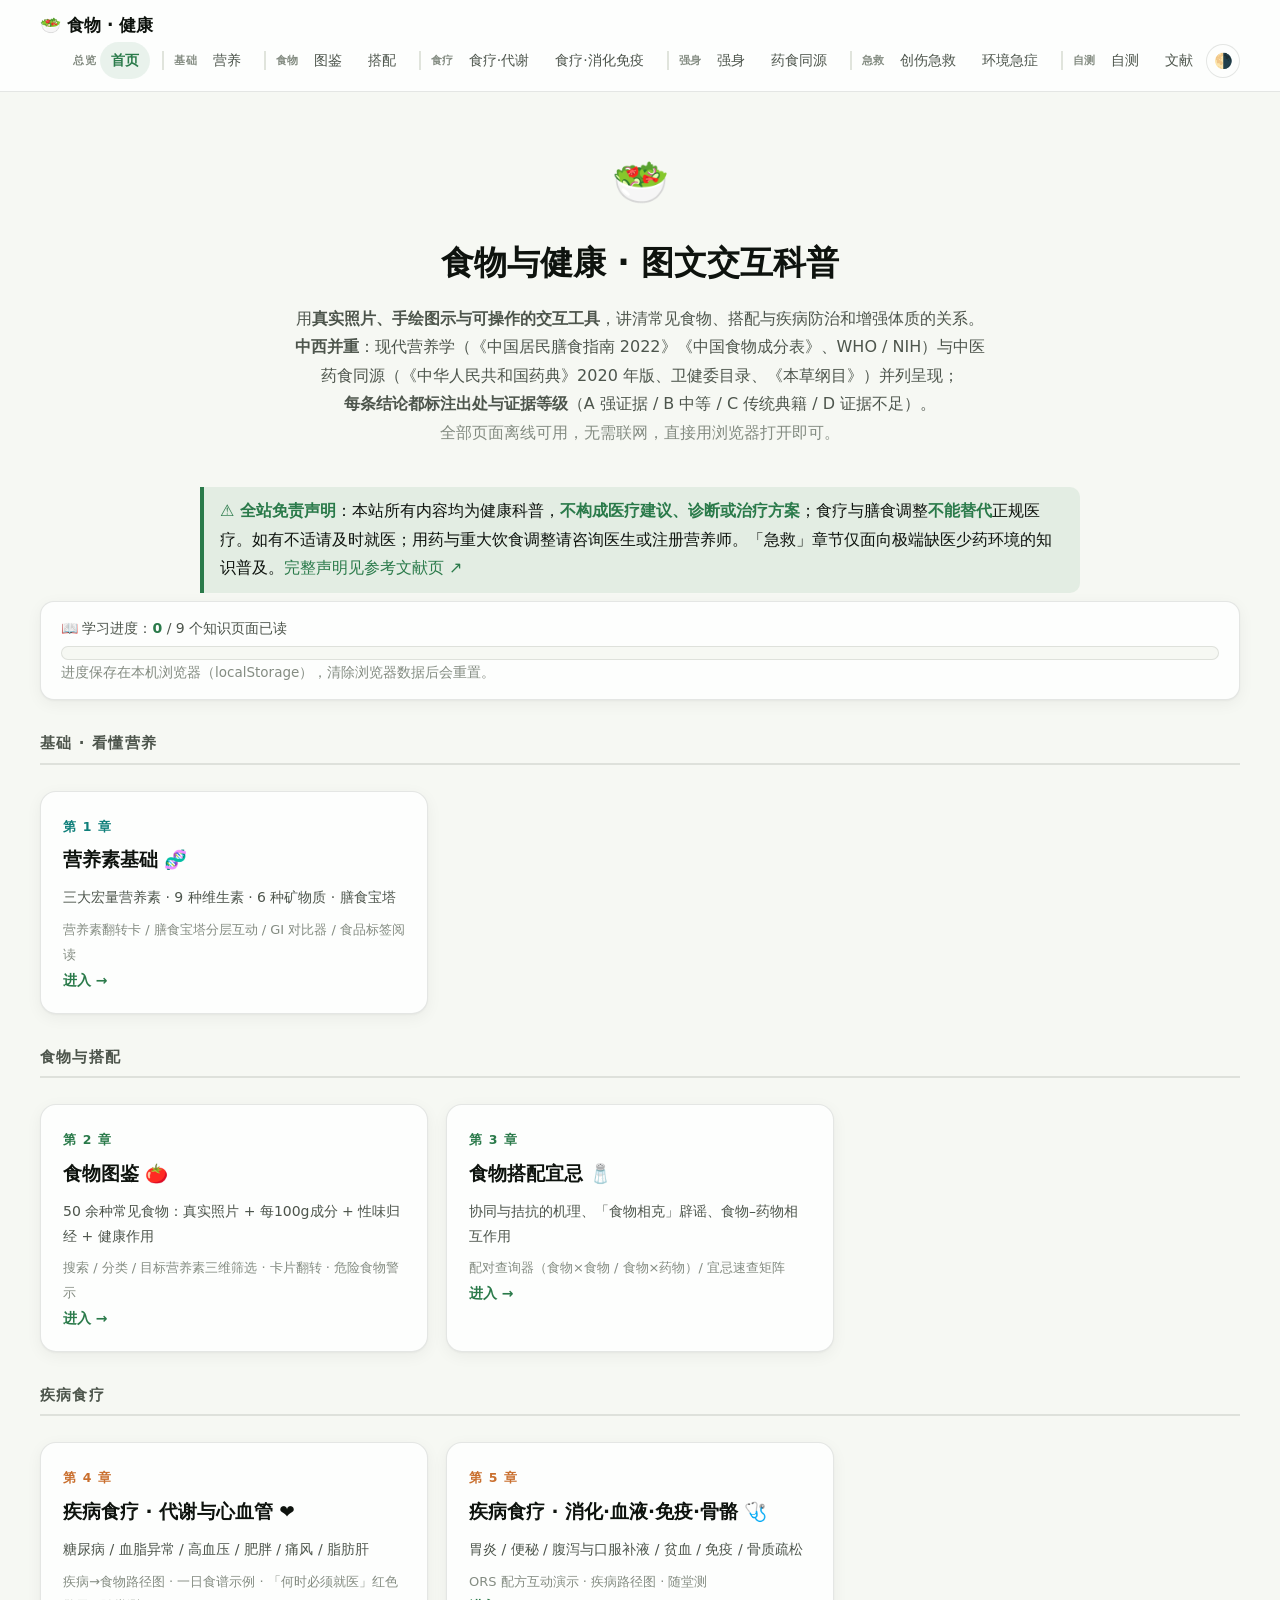
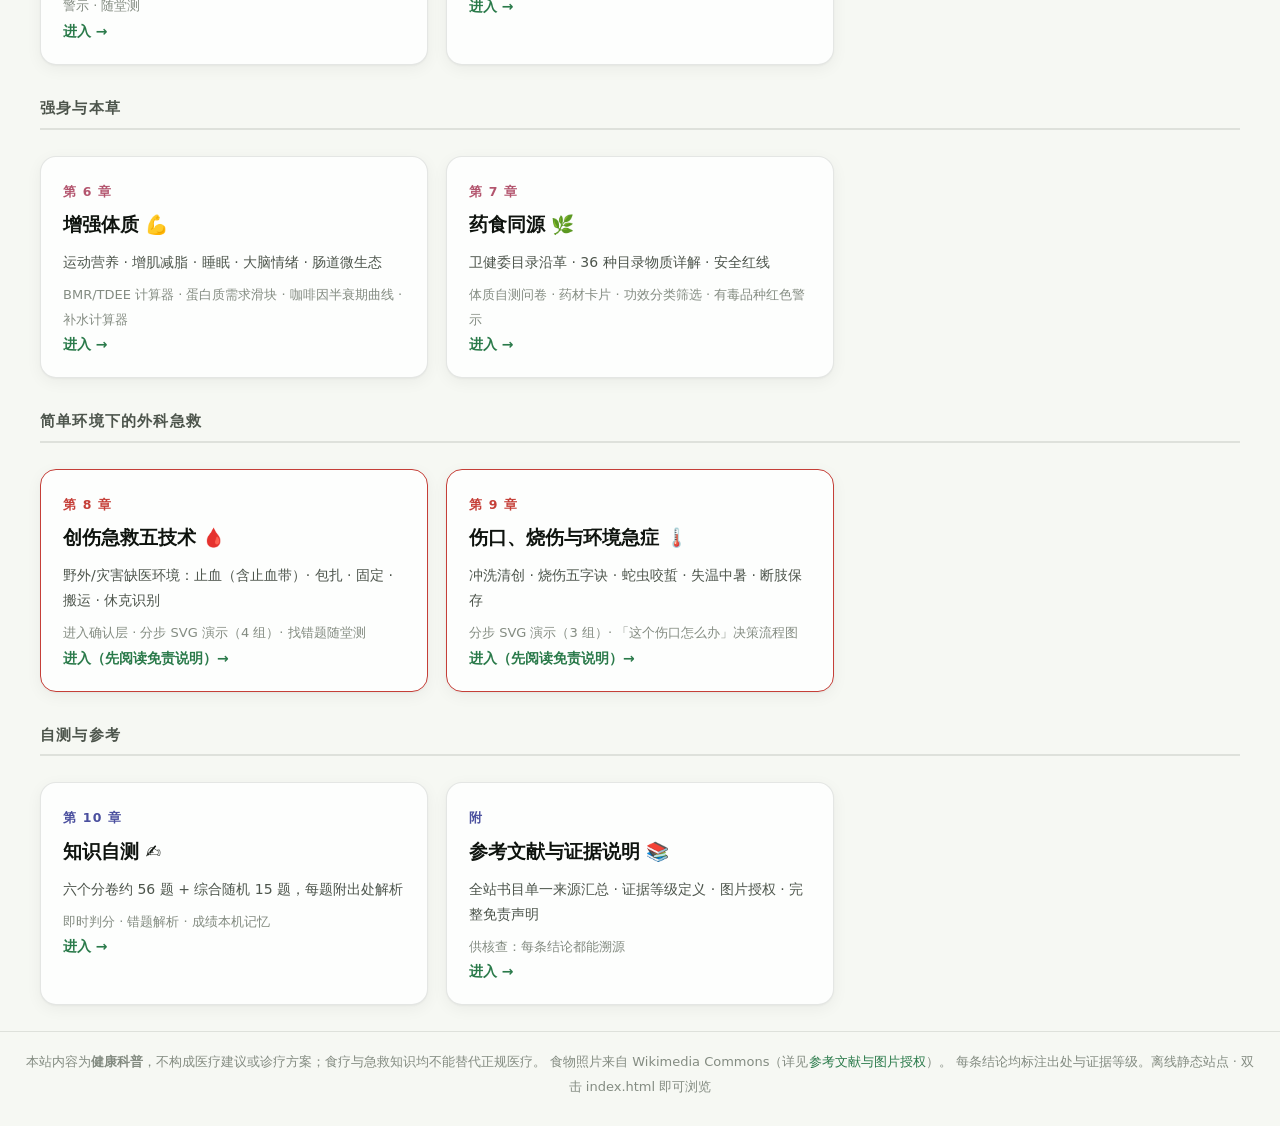
==== commit 61b19f81: "第一章知识顺序重排：1.1 三大宏量营养素 → 1.2 维生素与矿物质 → 1.3 膳食宝塔（含膳食纤维与水） 宝塔作为营养素的落地综合放在微量营养素之后；膳食纤维与水两卡移入宝塔节 （宝塔旁注即饮水" ====
--- a/index.html
+++ b/index.html
@@ -54,8 +54,8 @@
   <a class="ch-card" href="nutrient.html">
     <span class="no" style="color:var(--c3)">第 1 章</span>
     <h2>营养素基础 🧬</h2>
-    <p>宏量营养素 · 9 种维生素 · 6 种矿物质 · 膳食宝塔</p>
-    <div class="secs">膳食宝塔分层互动 / GI 对比器 / 营养素翻转卡 / 饮水纤维计算器</div>
+    <p>三大宏量营养素 · 9 种维生素 · 6 种矿物质 · 膳食宝塔</p>
+    <div class="secs">营养素翻转卡 / 膳食宝塔分层互动 / GI 对比器 / 食品标签阅读</div>
     <div class="go">进入 →</div>
   </a>
 </div>
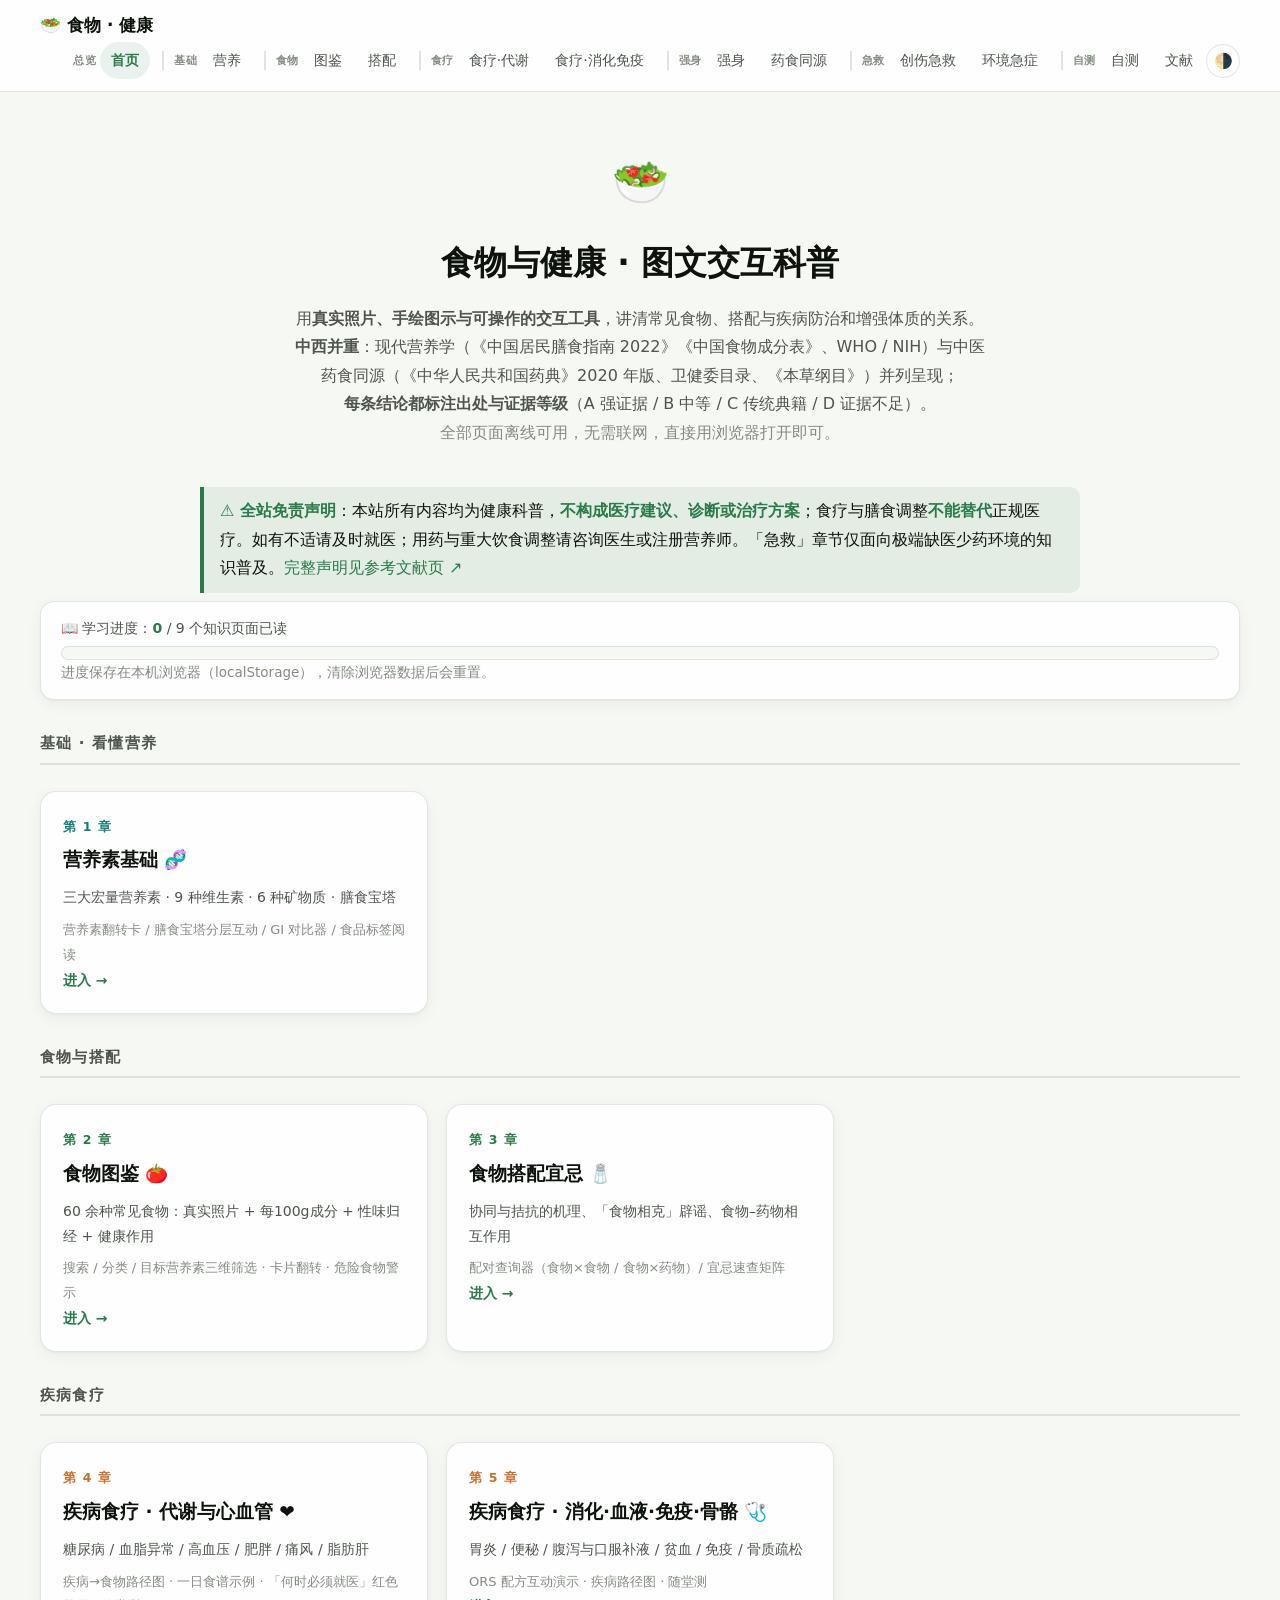
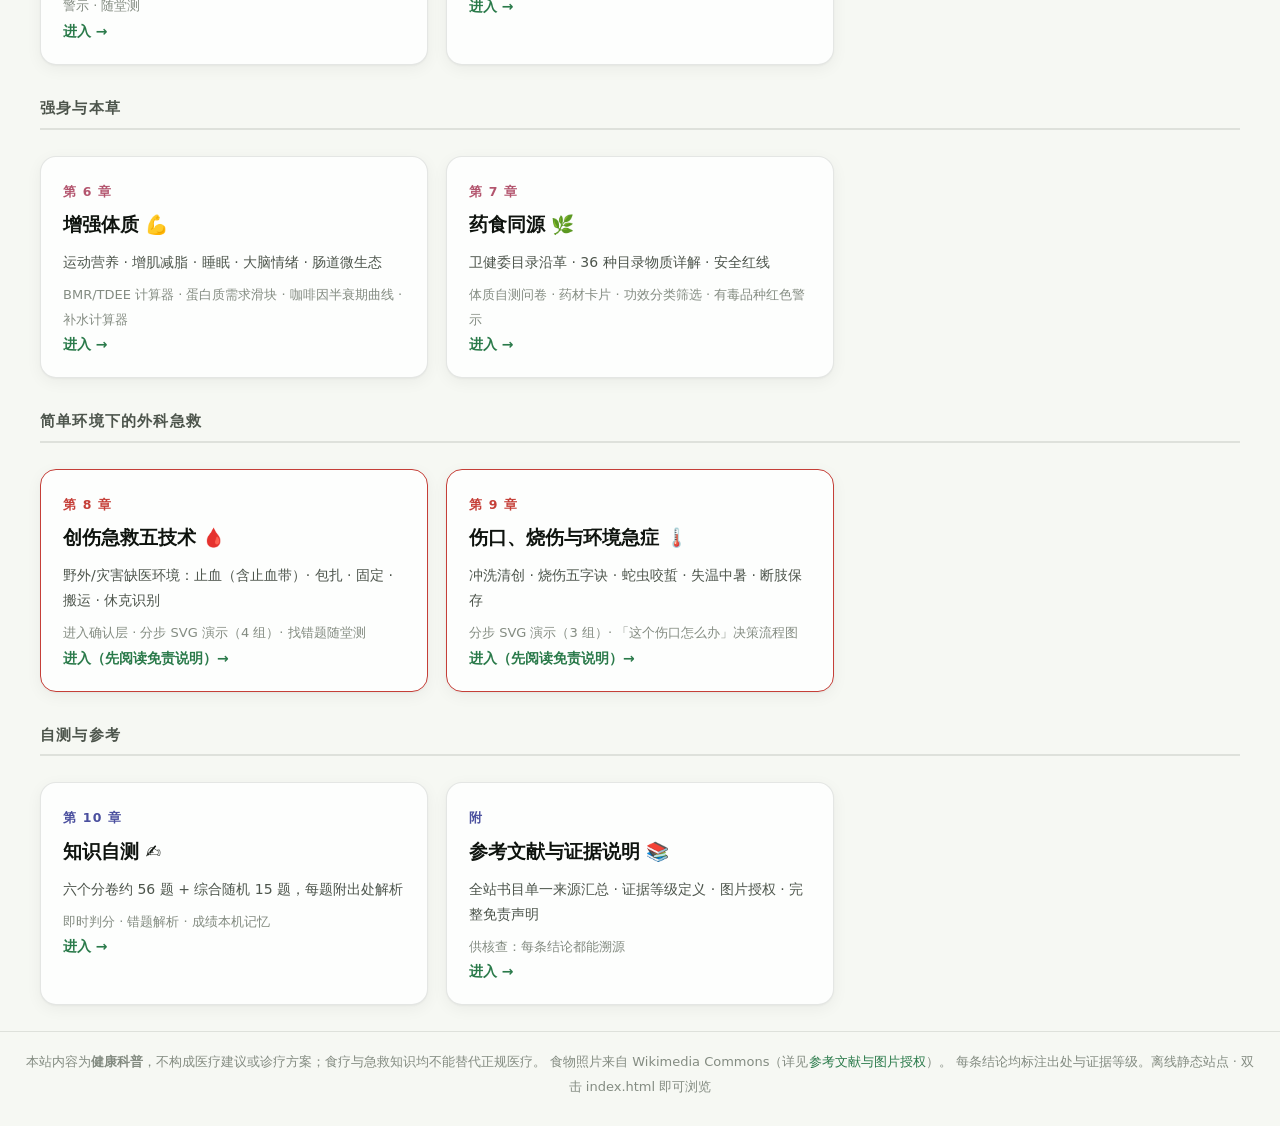
==== commit 205e58ca: "食物图鉴扩充至 62 种：豆类+3，高钙/高铁类补强 新增：豆腐干、腐竹、毛豆（豆类+3）；奶酪、虾皮（高钙）；鸭血、瘦牛肉、黑木耳（高铁）； 沙丁鱼补标高钙；新增鸭血×菠菜经典补铁搭配；筛选器增加富" ====
--- a/index.html
+++ b/index.html
@@ -65,7 +65,7 @@
   <a class="ch-card" href="foods.html">
     <span class="no" style="color:var(--c1)">第 2 章</span>
     <h2>食物图鉴 🍅</h2>
-    <p>50 余种常见食物：真实照片 + 每100g成分 + 性味归经 + 健康作用</p>
+    <p>60 余种常见食物：真实照片 + 每100g成分 + 性味归经 + 健康作用</p>
     <div class="secs">搜索 / 分类 / 目标营养素三维筛选 · 卡片翻转 · 危险食物警示</div>
     <div class="go">进入 →</div>
   </a>
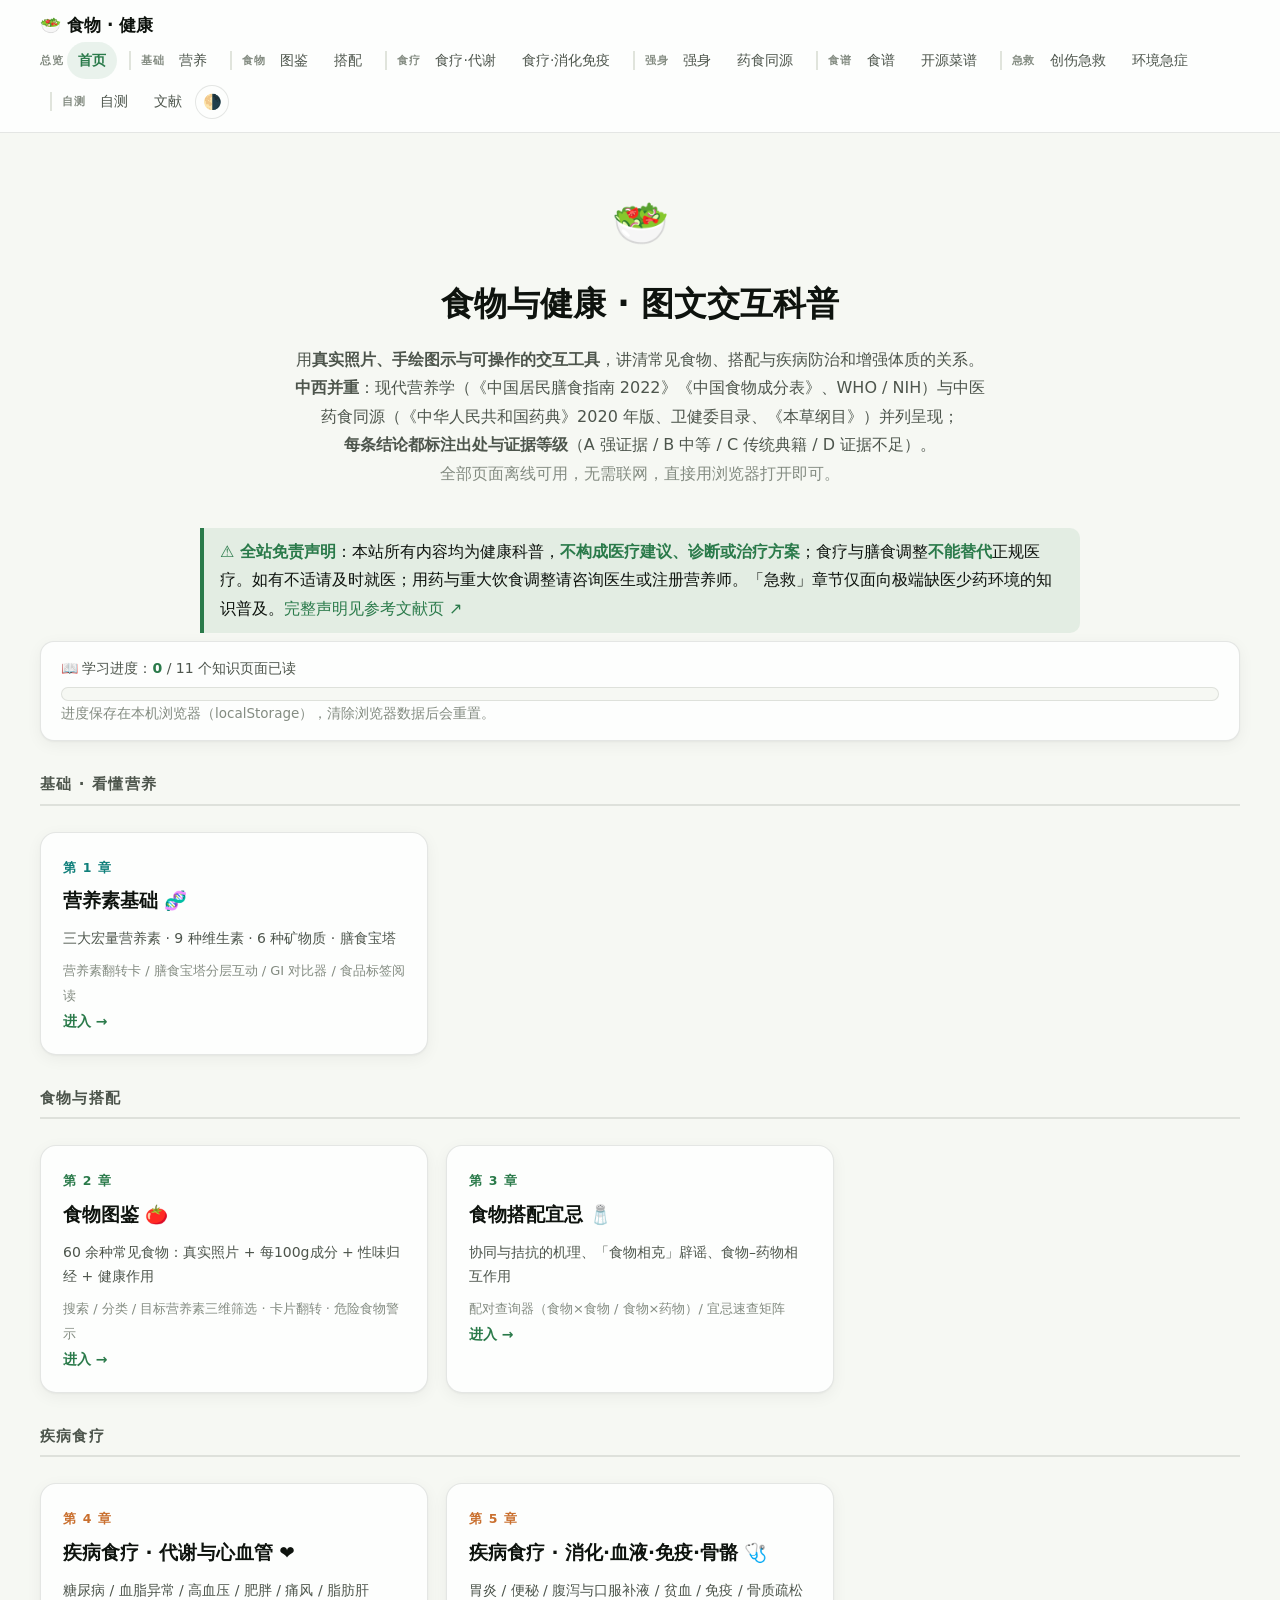
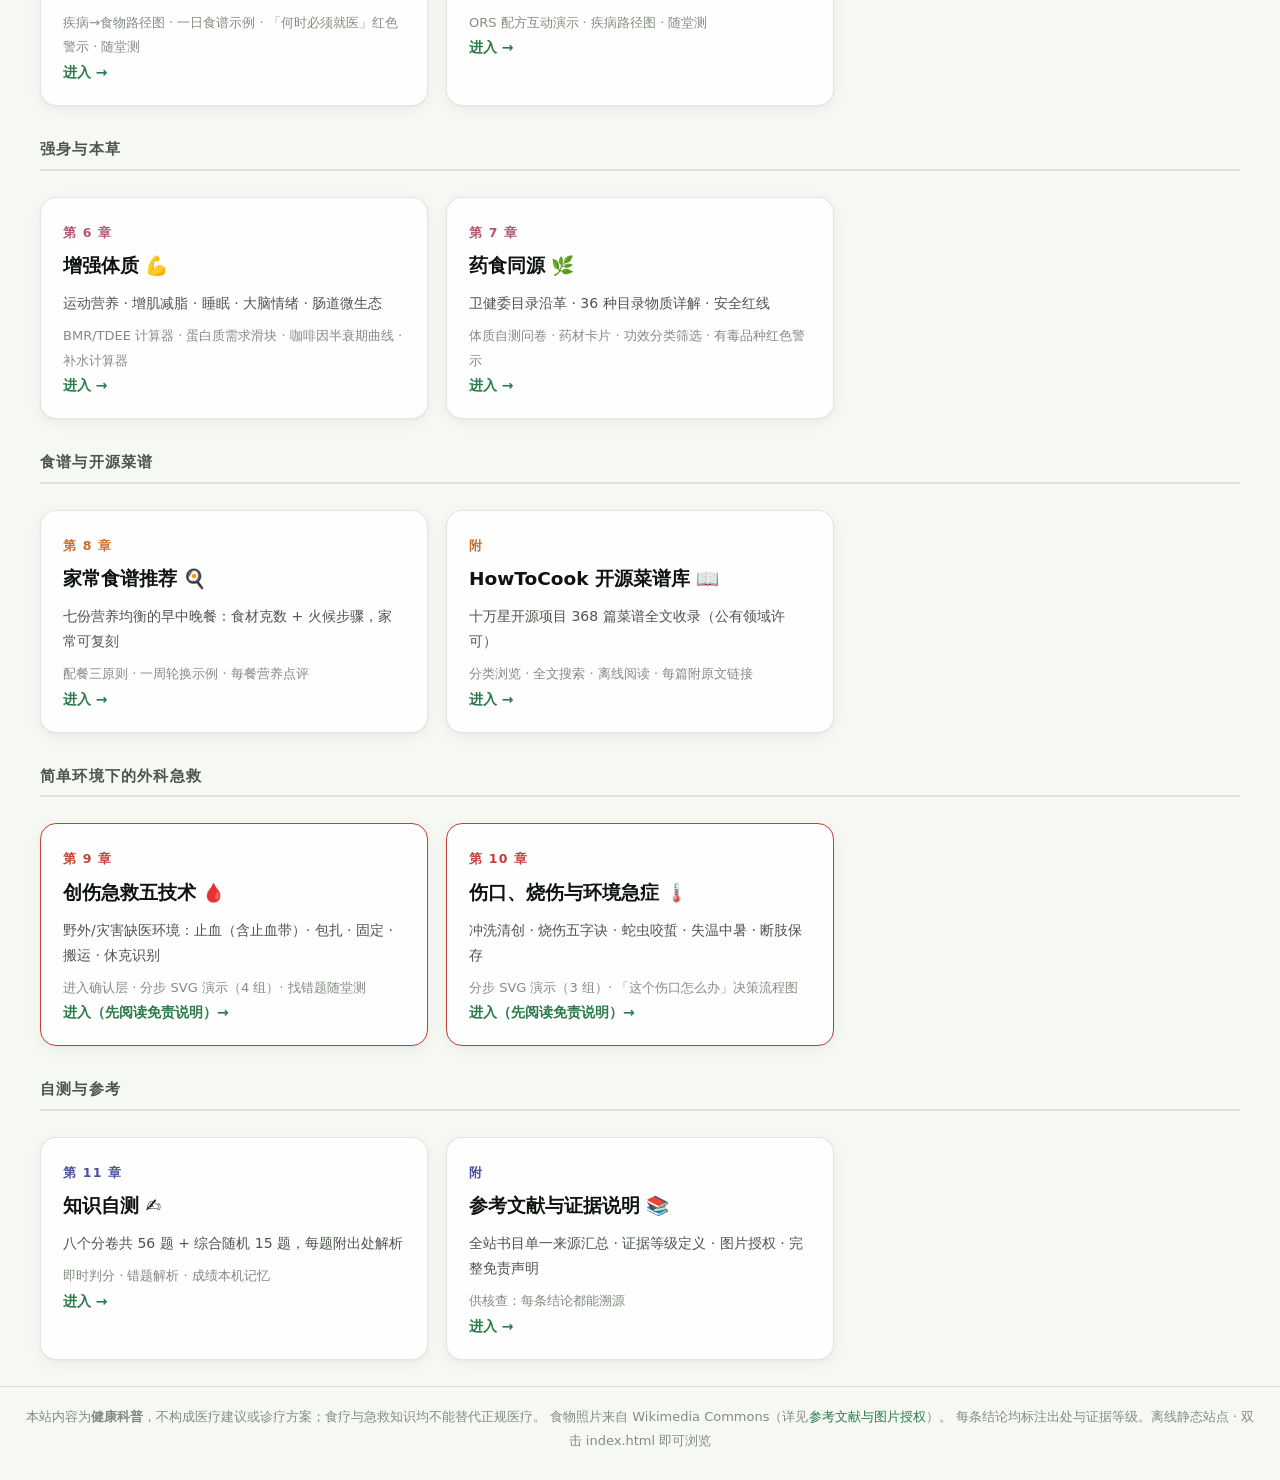
==== commit ac728734: "新增第 8 章家常食谱推荐与 HowToCook 开源菜谱库附录 - 食谱章：7 份营养均衡的早中晚餐（食材克数+火候步骤+营养点评）+ 配餐三原则 + 一周轮换示例 - 附录章：全文收录 HowTo" ====
--- a/index.html
+++ b/index.html
@@ -114,17 +114,35 @@
   </a>
 </div>
 
+<div class="group-title"><h3>食谱与开源菜谱</h3></div>
+<div class="ch-grid">
+  <a class="ch-card" href="recipes.html">
+    <span class="no" style="color:var(--c2)">第 8 章</span>
+    <h2>家常食谱推荐 🍳</h2>
+    <p>七份营养均衡的早中晚餐：食材克数 + 火候步骤，家常可复刻</p>
+    <div class="secs">配餐三原则 · 一周轮换示例 · 每餐营养点评</div>
+    <div class="go">进入 →</div>
+  </a>
+  <a class="ch-card" href="appendix-howtocook.html">
+    <span class="no" style="color:var(--c2)">附</span>
+    <h2>HowToCook 开源菜谱库 📖</h2>
+    <p>十万星开源项目 368 篇菜谱全文收录（公有领域许可）</p>
+    <div class="secs">分类浏览 · 全文搜索 · 离线阅读 · 每篇附原文链接</div>
+    <div class="go">进入 →</div>
+  </a>
+</div>
+
 <div class="group-title"><h3>简单环境下的外科急救</h3></div>
 <div class="ch-grid">
   <a class="ch-card emg" href="firstaid-trauma.html">
-    <span class="no">第 8 章</span>
+    <span class="no">第 9 章</span>
     <h2>创伤急救五技术 🩸</h2>
     <p>野外/灾害缺医环境：止血（含止血带）· 包扎 · 固定 · 搬运 · 休克识别</p>
     <div class="secs">进入确认层 · 分步 SVG 演示（4 组）· 找错题随堂测</div>
     <div class="go">进入（先阅读免责说明）→</div>
   </a>
   <a class="ch-card emg" href="firstaid-env.html">
-    <span class="no">第 9 章</span>
+    <span class="no">第 10 章</span>
     <h2>伤口、烧伤与环境急症 🌡️</h2>
     <p>冲洗清创 · 烧伤五字诀 · 蛇虫咬蜇 · 失温中暑 · 断肢保存</p>
     <div class="secs">分步 SVG 演示（3 组）· 「这个伤口怎么办」决策流程图</div>
@@ -135,9 +153,9 @@
 <div class="group-title"><h3>自测与参考</h3></div>
 <div class="ch-grid">
   <a class="ch-card" href="quiz.html">
-    <span class="no" style="color:var(--c7)">第 10 章</span>
+    <span class="no" style="color:var(--c7)">第 11 章</span>
     <h2>知识自测 ✍️</h2>
-    <p>六个分卷约 56 题 + 综合随机 15 题，每题附出处解析</p>
+    <p>八个分卷共 56 题 + 综合随机 15 题，每题附出处解析</p>
     <div class="secs">即时判分 · 错题解析 · 成绩本机记忆</div>
     <div class="go">进入 →</div>
   </a>
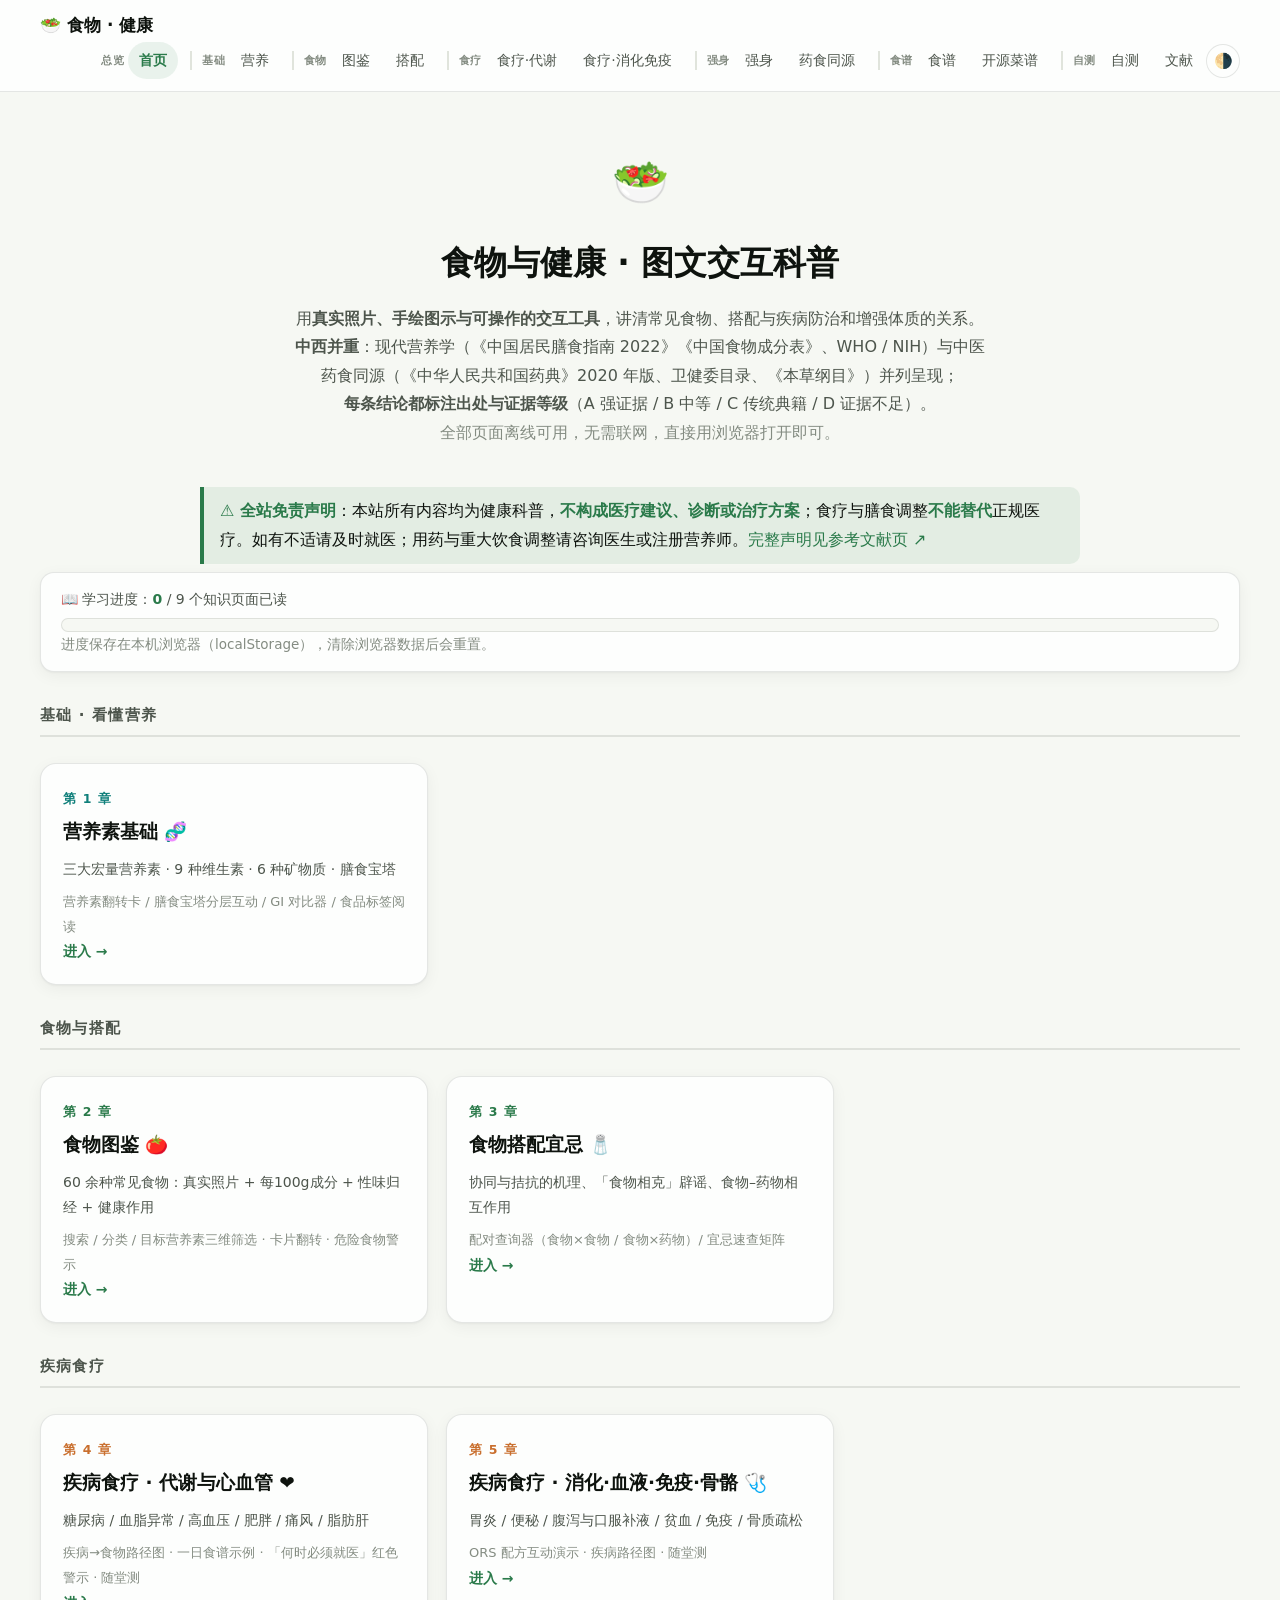
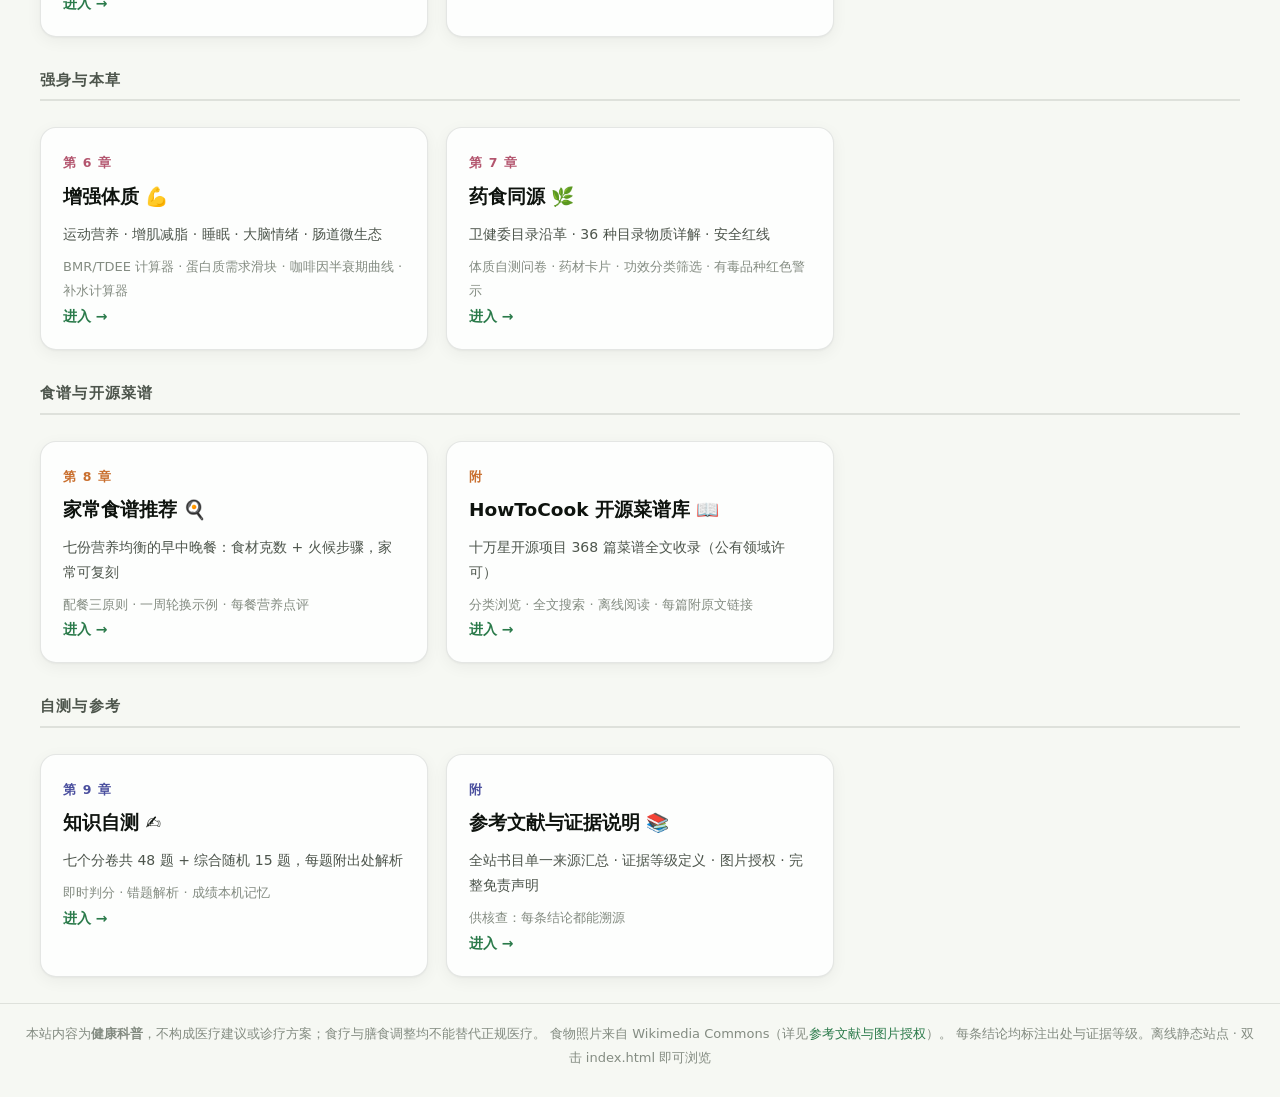
==== commit c0d68ee7: "移除急救两章以规避内容纠纷风险，全站目录顺延调整 - 删除创伤急救、伤口烧伤与环境急症两页及其进入确认层（gate）组件与相关样式 - data.js 删除 FIRSTAID 数据、firstaid " ====
--- a/index.html
+++ b/index.html
@@ -44,7 +44,7 @@
 </div>
 
 <div class="keypoint" style="max-width:880px;margin:14px auto 6px">
-  <b>⚠️ 全站免责声明</b>：本站所有内容均为健康科普，<b>不构成医疗建议、诊断或治疗方案</b>；食疗与膳食调整<b>不能替代</b>正规医疗。如有不适请及时就医；用药与重大饮食调整请咨询医生或注册营养师。「急救」章节仅面向极端缺医少药环境的知识普及。<a href="references.html#disclaimer">完整声明见参考文献页 ↗</a>
+  <b>⚠️ 全站免责声明</b>：本站所有内容均为健康科普，<b>不构成医疗建议、诊断或治疗方案</b>；食疗与膳食调整<b>不能替代</b>正规医疗。如有不适请及时就医；用药与重大饮食调整请咨询医生或注册营养师。<a href="references.html#disclaimer">完整声明见参考文献页 ↗</a>
 </div>
 
 <div class="progress-wrap"><div id="progSummary"></div></div>
@@ -132,30 +132,12 @@
   </a>
 </div>
 
-<div class="group-title"><h3>简单环境下的外科急救</h3></div>
-<div class="ch-grid">
-  <a class="ch-card emg" href="firstaid-trauma.html">
-    <span class="no">第 9 章</span>
-    <h2>创伤急救五技术 🩸</h2>
-    <p>野外/灾害缺医环境：止血（含止血带）· 包扎 · 固定 · 搬运 · 休克识别</p>
-    <div class="secs">进入确认层 · 分步 SVG 演示（4 组）· 找错题随堂测</div>
-    <div class="go">进入（先阅读免责说明）→</div>
-  </a>
-  <a class="ch-card emg" href="firstaid-env.html">
-    <span class="no">第 10 章</span>
-    <h2>伤口、烧伤与环境急症 🌡️</h2>
-    <p>冲洗清创 · 烧伤五字诀 · 蛇虫咬蜇 · 失温中暑 · 断肢保存</p>
-    <div class="secs">分步 SVG 演示（3 组）· 「这个伤口怎么办」决策流程图</div>
-    <div class="go">进入（先阅读免责说明）→</div>
-  </a>
-</div>
-
 <div class="group-title"><h3>自测与参考</h3></div>
 <div class="ch-grid">
   <a class="ch-card" href="quiz.html">
-    <span class="no" style="color:var(--c7)">第 11 章</span>
+    <span class="no" style="color:var(--c7)">第 9 章</span>
     <h2>知识自测 ✍️</h2>
-    <p>八个分卷共 56 题 + 综合随机 15 题，每题附出处解析</p>
+    <p>七个分卷共 48 题 + 综合随机 15 题，每题附出处解析</p>
     <div class="secs">即时判分 · 错题解析 · 成绩本机记忆</div>
     <div class="go">进入 →</div>
   </a>
--- a/assets/style.css
+++ b/assets/style.css
@@ -134,12 +134,6 @@
 }
 #themeBtn:hover { color: var(--ink); border-color: var(--axis); }
 
-/* 急救页顶部永久红色警示条 */
-.warn-strip {
-  background: var(--tintc); color: var(--cc); border-bottom: 1px solid var(--cc);
-  text-align: center; font-size: 13.5px; font-weight: 600; padding: 5px 16px;
-}
-
 /* ---------- 布局 ---------- */
 .layout {
   max-width: 1240px; margin: 0 auto; padding: 26px 20px 60px;
@@ -391,21 +385,6 @@
 .step-player .sp-dots i.on { background: var(--c1); }
 .step-player .sp-dots i.done { background: var(--tint1); border: 1px solid var(--c1); }
 
-/* ---------- 急救进入确认层 ---------- */
-.gate {
-  position: fixed; inset: 0; z-index: 200; background: rgba(10, 14, 10, .62);
-  display: flex; align-items: center; justify-content: center; padding: 20px;
-  overflow: auto;
-}
-.gate .gate-card {
-  background: var(--surface); border: 1.5px solid var(--cc); border-radius: 16px;
-  max-width: 640px; max-height: 88vh; overflow: auto; padding: 24px 28px; line-height: 1.75;
-}
-.gate h2 { margin: 0 0 10px; color: var(--cc); font-size: 21px; }
-.gate .gate-scroll { max-height: 46vh; overflow: auto; border: 1px solid var(--grid); border-radius: 10px; padding: 10px 16px; margin: 10px 0; font-size: 14px; color: var(--ink2); }
-.gate label { display: flex; gap: 8px; align-items: flex-start; font-size: 14.5px; margin: 10px 0; cursor: pointer; }
-.gate .gate-btns { display: flex; gap: 10px; margin-top: 12px; flex-wrap: wrap; }
-
 /* ---------- 体质问卷 / 计算器结果 ---------- */
 .quiz { margin-top: 4px; }
 .q-item { border: 1px solid var(--border); border-radius: 12px; padding: 14px 16px; margin: 12px 0; background: var(--page); }
@@ -446,8 +425,6 @@
 .ch-card p { color: var(--ink2); font-size: 14px; margin: 0 0 8px; }
 .ch-card .secs { font-size: 13px; color: var(--muted); line-height: 1.9; }
 .ch-card .go { color: var(--c1); font-weight: 600; font-size: 14px; }
-.ch-card.emg { border-color: var(--cc); }
-.ch-card.emg .no { color: var(--cc); }
 .home-wrap { max-width: 1240px; margin: 0 auto; padding: 0 20px 40px; }
 .group-title { max-width: 1240px; margin: 30px auto 0; padding: 0 20px; }
 .group-title h3 { font-size: 15px; color: var(--ink2); font-weight: 700; letter-spacing: .08em; border-bottom: 2px solid var(--border); padding-bottom: 6px; }
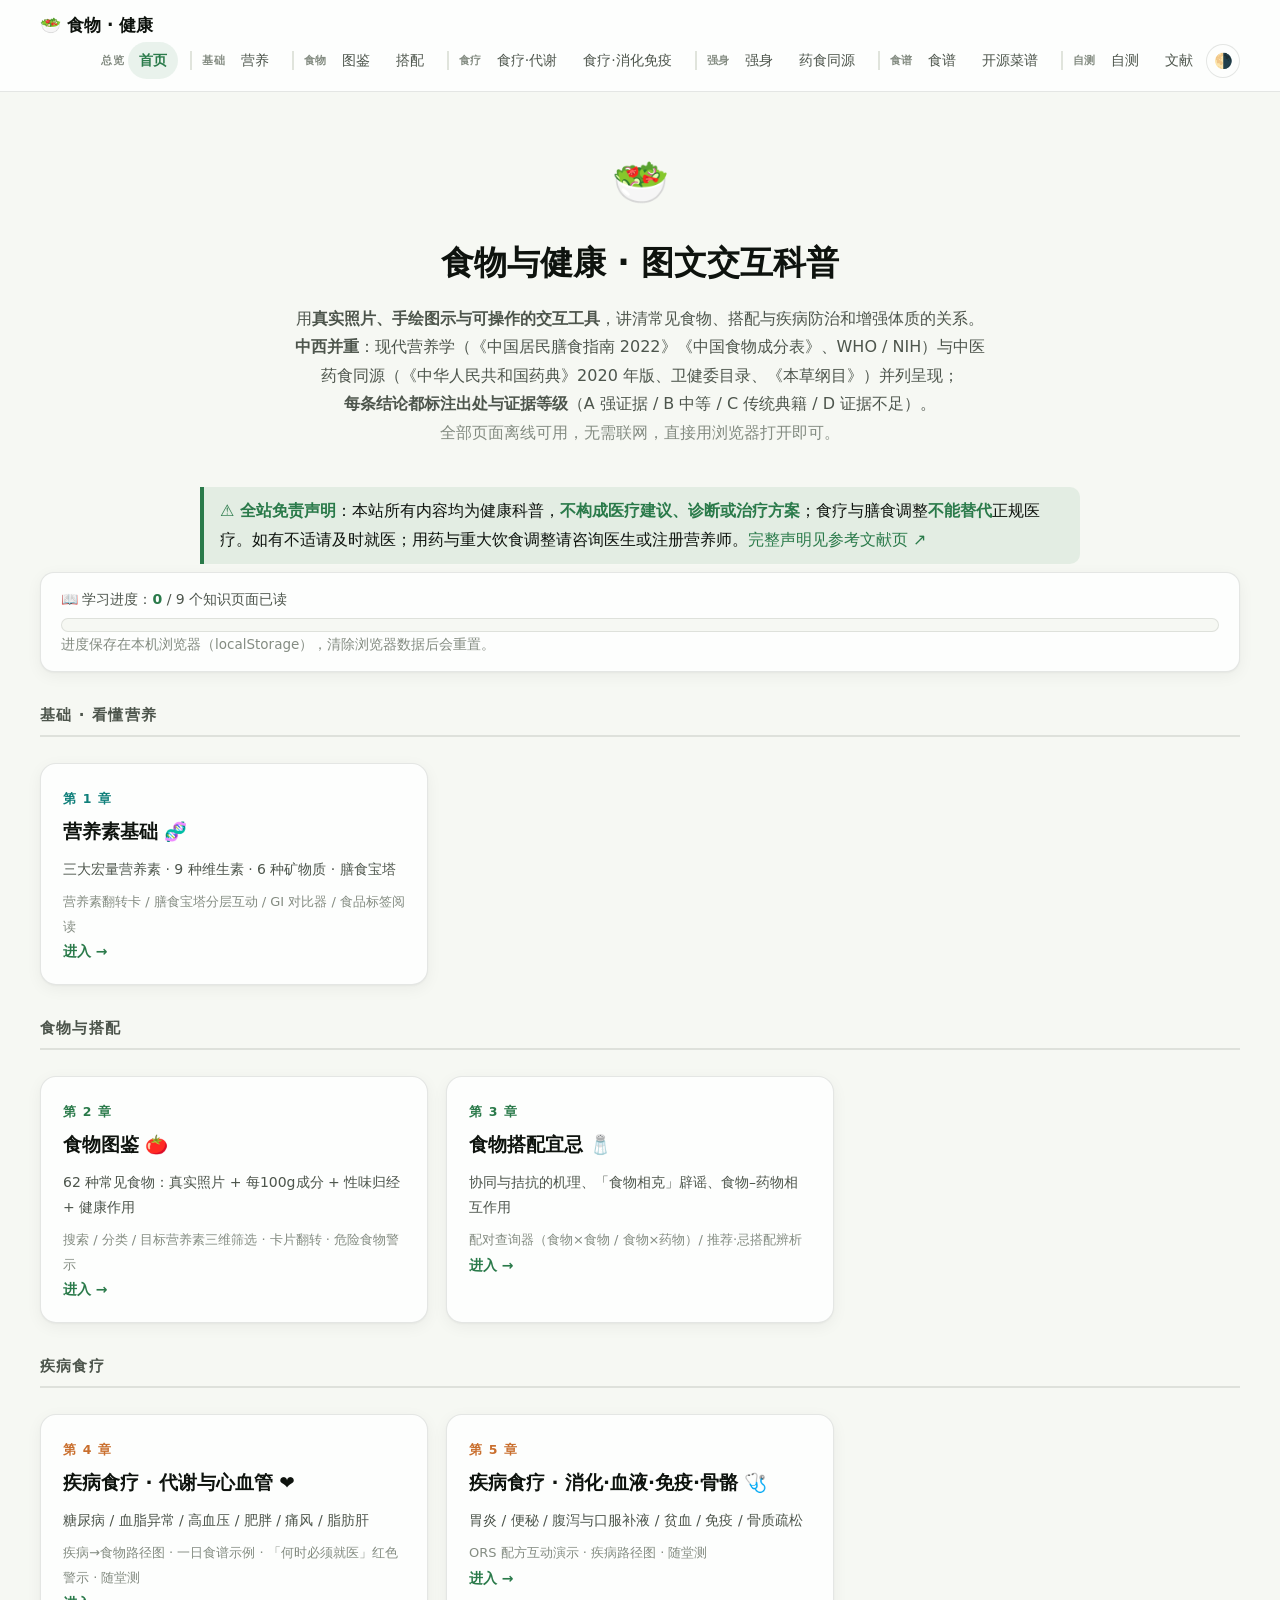
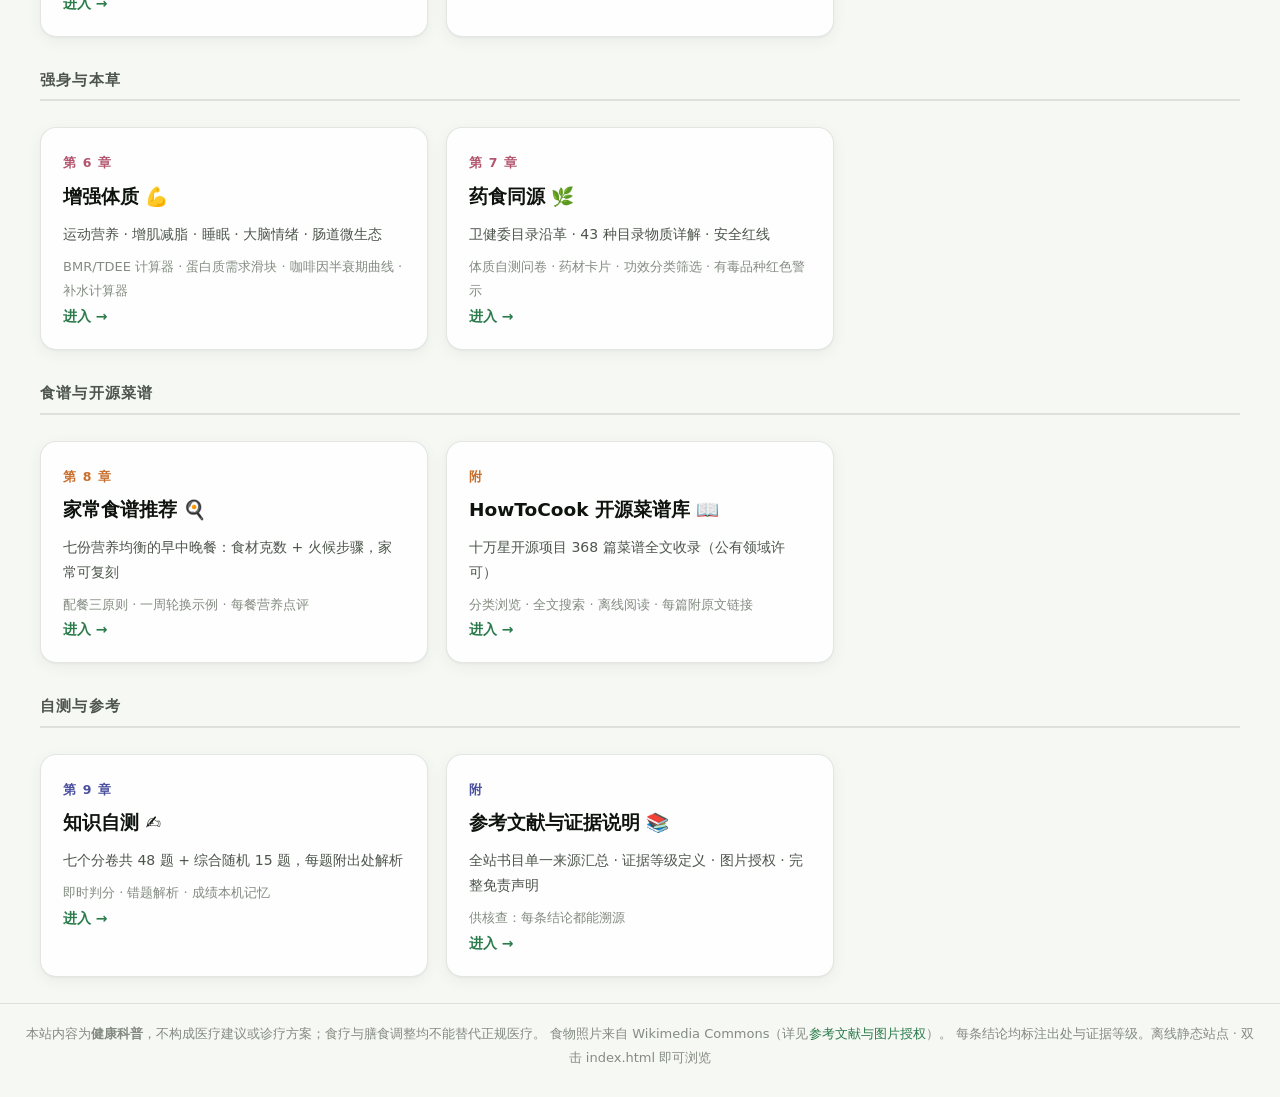
==== commit 25ec3723: "全站标题与目录逻辑审核：修正宝塔/纤维水并列等 8 处表述 - 营养篇侧边目录「1.3 膳食宝塔与纤维水」→「1.3 膳食宝塔」：膳食纤维对应宝塔一二层、水为宝塔旁注，   二者本属宝塔体系，与宝塔并" ====
--- a/index.html
+++ b/index.html
@@ -65,7 +65,7 @@
   <a class="ch-card" href="foods.html">
     <span class="no" style="color:var(--c1)">第 2 章</span>
     <h2>食物图鉴 🍅</h2>
-    <p>60 余种常见食物：真实照片 + 每100g成分 + 性味归经 + 健康作用</p>
+    <p>62 种常见食物：真实照片 + 每100g成分 + 性味归经 + 健康作用</p>
     <div class="secs">搜索 / 分类 / 目标营养素三维筛选 · 卡片翻转 · 危险食物警示</div>
     <div class="go">进入 →</div>
   </a>
@@ -73,7 +73,7 @@
     <span class="no" style="color:var(--c1)">第 3 章</span>
     <h2>食物搭配宜忌 🧂</h2>
     <p>协同与拮抗的机理、「食物相克」辟谣、食物–药物相互作用</p>
-    <div class="secs">配对查询器（食物×食物 / 食物×药物）/ 宜忌速查矩阵</div>
+    <div class="secs">配对查询器（食物×食物 / 食物×药物）/ 推荐·忌搭配辨析</div>
     <div class="go">进入 →</div>
   </a>
 </div>
@@ -108,7 +108,7 @@
   <a class="ch-card" href="herbs.html">
     <span class="no" style="color:var(--c5)">第 7 章</span>
     <h2>药食同源 🌿</h2>
-    <p>卫健委目录沿革 · 36 种目录物质详解 · 安全红线</p>
+    <p>卫健委目录沿革 · 43 种目录物质详解 · 安全红线</p>
     <div class="secs">体质自测问卷 · 药材卡片 · 功效分类筛选 · 有毒品种红色警示</div>
     <div class="go">进入 →</div>
   </a>
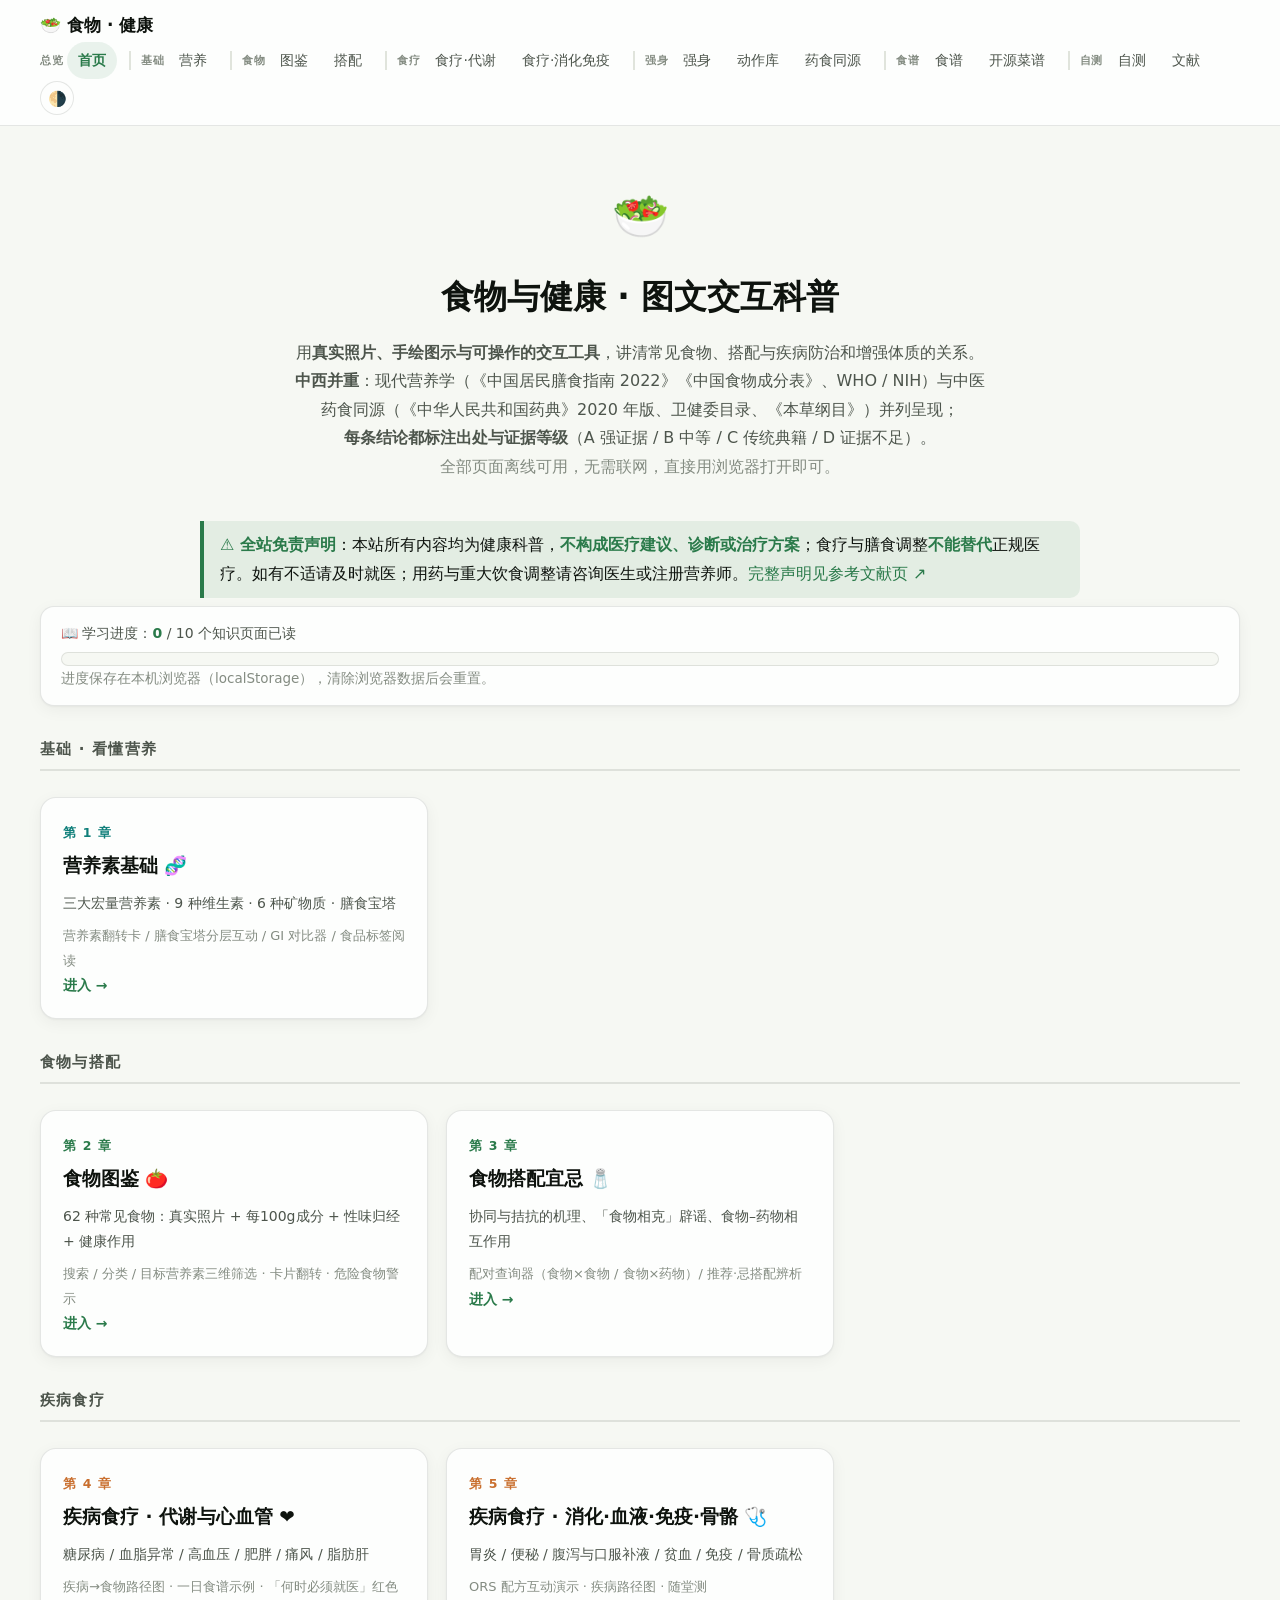
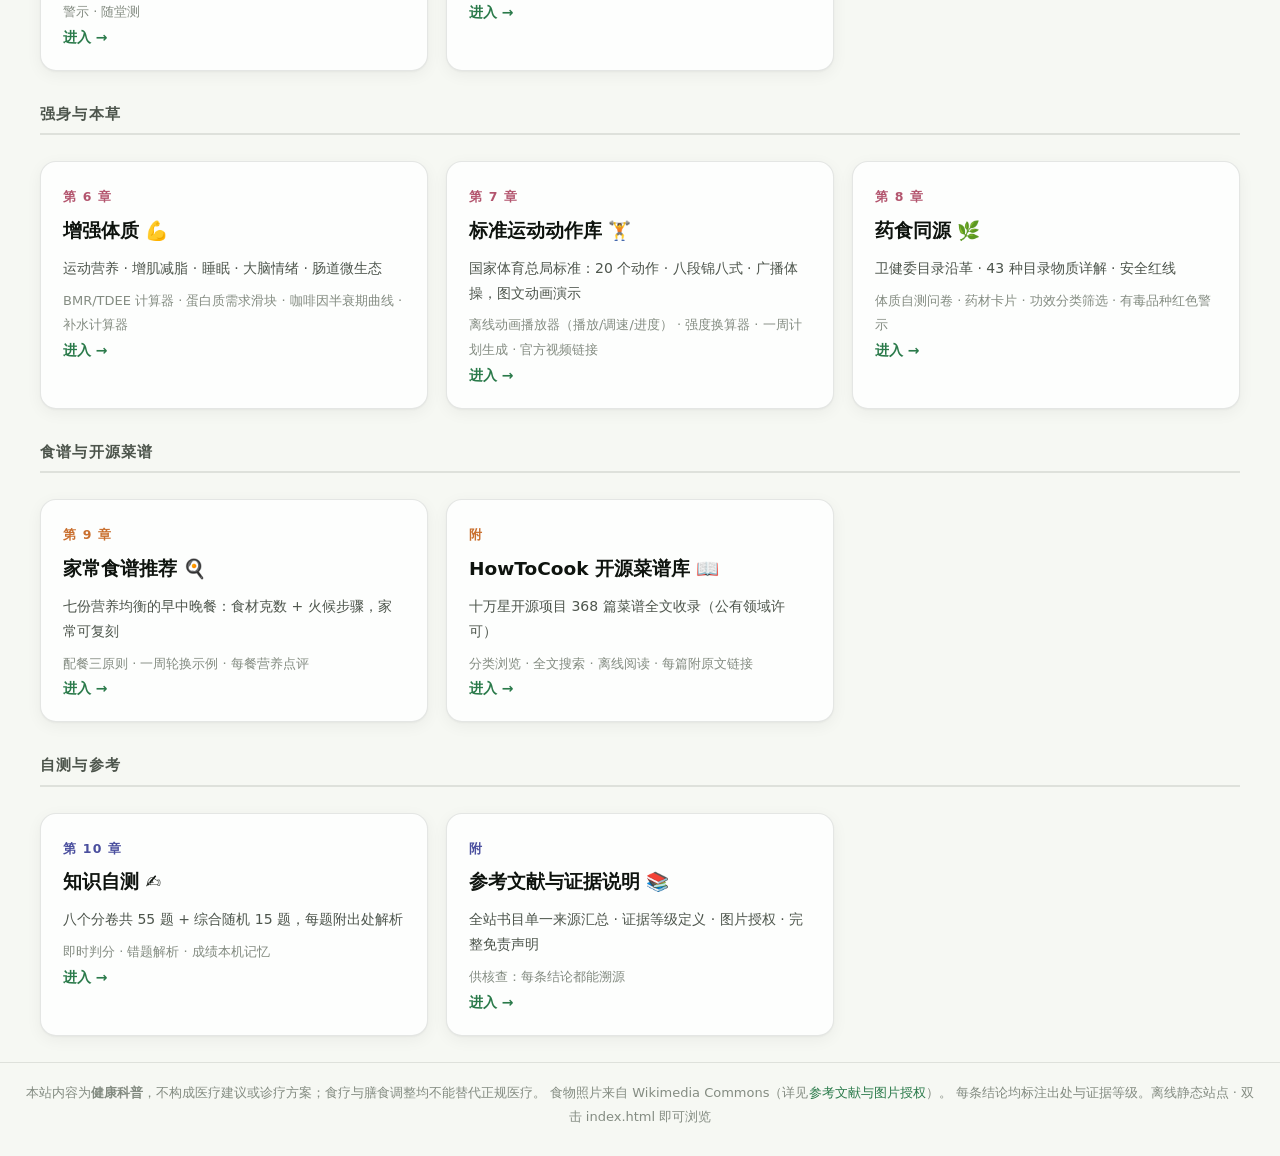
==== commit e070fe85: "feat(exercise): 新增标准运动动作库页面及离线火柴人动画播放器 - 新增 exercise.html：收录 20 个动作、八段锦八式与广播体操，内置渲染器支持播放/暂停、0.5~2× 调" ====
--- a/index.html
+++ b/index.html
@@ -105,8 +105,15 @@
     <div class="secs">BMR/TDEE 计算器 · 蛋白质需求滑块 · 咖啡因半衰期曲线 · 补水计算器</div>
     <div class="go">进入 →</div>
   </a>
+  <a class="ch-card" href="exercise.html">
+    <span class="no" style="color:var(--c5)">第 7 章</span>
+    <h2>标准运动动作库 🏋️</h2>
+    <p>国家体育总局标准：20 个动作 · 八段锦八式 · 广播体操，图文动画演示</p>
+    <div class="secs">离线动画播放器（播放/调速/进度） · 强度换算器 · 一周计划生成 · 官方视频链接</div>
+    <div class="go">进入 →</div>
+  </a>
   <a class="ch-card" href="herbs.html">
-    <span class="no" style="color:var(--c5)">第 7 章</span>
+    <span class="no" style="color:var(--c5)">第 8 章</span>
     <h2>药食同源 🌿</h2>
     <p>卫健委目录沿革 · 43 种目录物质详解 · 安全红线</p>
     <div class="secs">体质自测问卷 · 药材卡片 · 功效分类筛选 · 有毒品种红色警示</div>
@@ -117,7 +124,7 @@
 <div class="group-title"><h3>食谱与开源菜谱</h3></div>
 <div class="ch-grid">
   <a class="ch-card" href="recipes.html">
-    <span class="no" style="color:var(--c2)">第 8 章</span>
+    <span class="no" style="color:var(--c2)">第 9 章</span>
     <h2>家常食谱推荐 🍳</h2>
     <p>七份营养均衡的早中晚餐：食材克数 + 火候步骤，家常可复刻</p>
     <div class="secs">配餐三原则 · 一周轮换示例 · 每餐营养点评</div>
@@ -135,9 +142,9 @@
 <div class="group-title"><h3>自测与参考</h3></div>
 <div class="ch-grid">
   <a class="ch-card" href="quiz.html">
-    <span class="no" style="color:var(--c7)">第 9 章</span>
+    <span class="no" style="color:var(--c7)">第 10 章</span>
     <h2>知识自测 ✍️</h2>
-    <p>七个分卷共 48 题 + 综合随机 15 题，每题附出处解析</p>
+    <p>八个分卷共 55 题 + 综合随机 15 题，每题附出处解析</p>
     <div class="secs">即时判分 · 错题解析 · 成绩本机记忆</div>
     <div class="go">进入 →</div>
   </a>
